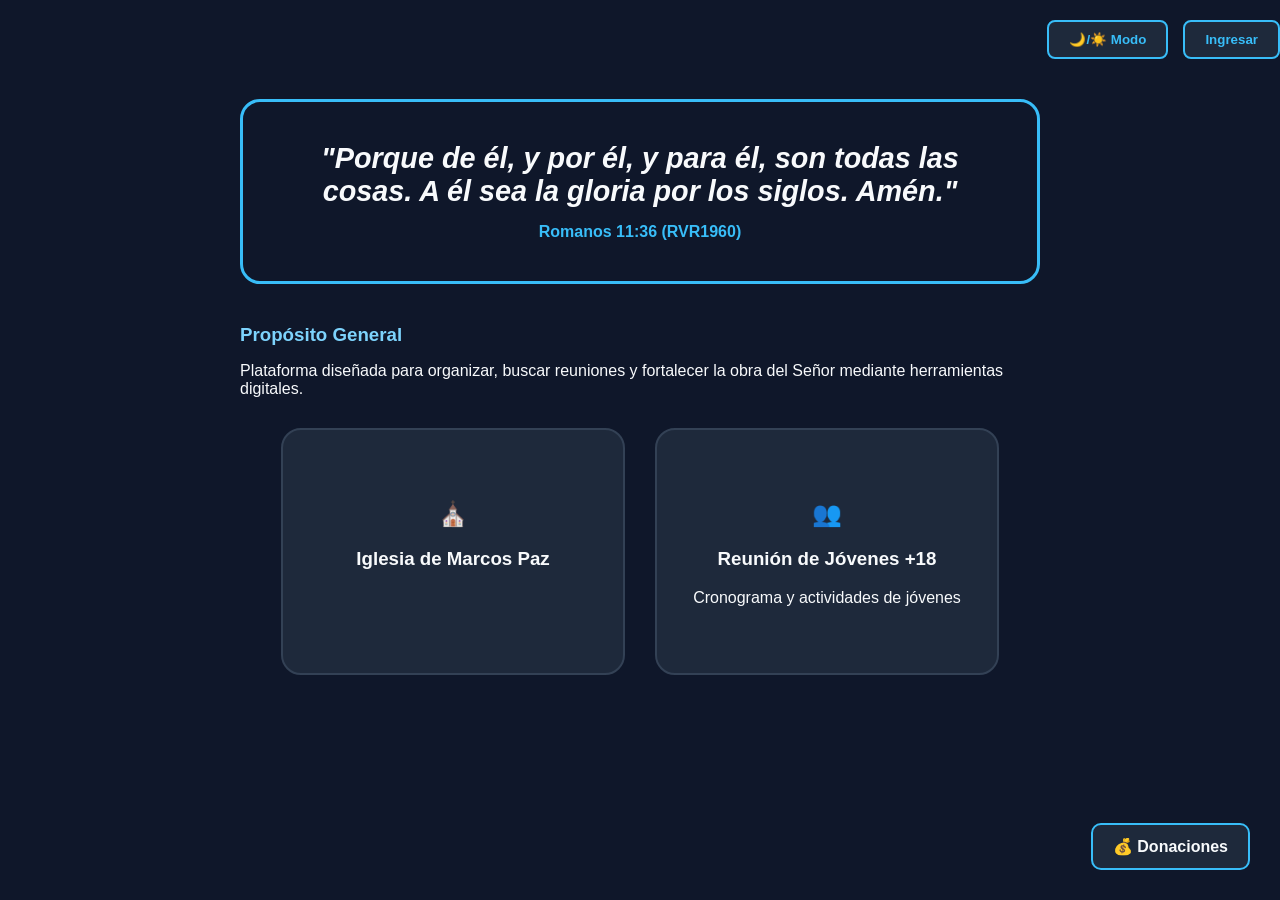
==== index.html @ 0563d547 "Update index.html" ====
<!DOCTYPE html>
<html lang="es">
<head>
                                 <!-- ================= HEAD ================= -->

    <meta charset="UTF-8">
    <meta name="viewport" content="width=device-width, initial-scale=1.0">
    <title>Proyecto Waga - Home</title>
    <link rel="stylesheet" href="style.css">
</head>

<body>

                                <!-- ================= NAVBAR ================= -->

    <header class="navbar">
    <div class="nav-container">
        <div class="nav-left">
            <button id="btn-volver" class="btn-nav" onclick="navegarA('home')" style="display: none;">⬅ Volver</button>
        </div>

        <div class="nav-right">
            <button class="btn-nav" onclick="cambiarTema()">🌙/☀️ Modo</button>
            <button id="btn-login-principal" class="btn-nav" onclick="abrirLogin()">Ingresar</button>
        </div>
    </div>
</header>

                                <!-- ================= MAIN ================= -->

    <main class="main-container">

                                        <!-- ========= HOME ========= -->
        <section id="seccion-home">

            <!-- Versículo -->
            <div class="versiculo-frame">
                <h2 class="versiculo-texto">
                    "Porque de él, y por él, y para él, son todas las cosas. A él sea la gloria por los siglos. Amén."
                </h2>
                <span class="versiculo-pasaje">Romanos 11:36 (RVR1960)</span>
            </div>

            <!-- Propósito -->
            <div class="bloque-centrado">
                <h3 class="titulo-proposito">Propósito General</h3>
                <p>Plataforma diseñada para organizar, buscar reuniones y fortalecer la obra del Señor mediante herramientas digitales.</p>
            </div>

            <!-- Accesos -->
            <div class="grid-accesos">
                <div class="card-acceso" onclick="navegarA('iglesia')">
                    <h1>⛪</h1>
                    <h3>Iglesia de Marcos Paz</h3>
                </div>

                <div class="card-acceso" onclick="navegarA('jovenes')">
                    <h1>👥</h1>
                    <h3>Reunión de Jóvenes +18</h3> <p>Cronograma y actividades de jóvenes</p>
                </div>
            </div>

        </section>

                                             <!-- ========= Reunion de Jovenes +18 ========= -->

                                              
        <section id="seccion-jovenes" style="display: none; width: 100%; padding: 20px; flex-direction: column; align-items: center;">
    
    <div class="header-seccion" style="display: flex; flex-direction: column; align-items: center; text-align: center; margin-bottom: 40px; width: 100%;">
    
    <h2 class="texto-verde-manzana" style="font-size: 2.5rem; margin-bottom: 20px;">
        Reunión de Jóvenes +18
    </h2>

</div> <div style="background: var(--card); padding: 30px; border-radius: 15px; border: 2px solid var(--accent); max-width: 800px; width: 90%; margin: 0 auto 40px auto; text-align: center; box-shadow: 0 4px 15px rgba(0,0,0,0.3);">
        
        <h3 style="color: #ffffff; margin-bottom: 15px; font-size: 1.8rem; text-transform: uppercase; letter-spacing: 1px; font-weight: bold; margin-top: 0;">
            ¡Bienvenidos!
        </h3>

        <p style="font-size: 1.1rem; line-height: 1.6; margin: 0; color: #e0e0e0;">
            Esta página fue diseñada para encontrar reuniones de jóvenes mayores y solteros cerca de tu zona. 
            Si tenés un fin de semana libre, acá podés encontrar un lugar donde ir. 
            Recomendamos iglesias con <strong>buena doctrina</strong> para edificación de todos.
        </p>
    </div>
</div>

<div class="contenedor-zonas" style="width: 90%; max-width: 850px; background: rgba(0,0,0,0.2); padding: 40px; border-radius: 15px; margin: 0 auto;">
    
    <h3 style="text-align: center; color: var(--accent); margin-bottom: 30px; text-transform: uppercase; letter-spacing: 2px; font-size: 1.4rem;">
        Busca por tu zona
    </h3>
    
    <div style="display: grid; grid-template-columns: 1fr 1fr; gap: 20px;">
        <button class="btn-zona" onclick="seleccionarZona('Oeste')" style="padding: 25px; font-size: 1.1rem; font-weight: bold; cursor: pointer; background: var(--card); color: white; border: 2px solid var(--accent); border-radius: 12px; transition: 0.3s;">ZONA OESTE</button>
        <button class="btn-zona" onclick="seleccionarZona('Norte')" style="padding: 25px; font-size: 1.1rem; font-weight: bold; cursor: pointer; background: var(--card); color: white; border: 2px solid var(--accent); border-radius: 12px; transition: 0.3s;">ZONA NORTE</button>
        <button class="btn-zona" onclick="seleccionarZona('Sur')" style="padding: 25px; font-size: 1.1rem; font-weight: bold; cursor: pointer; background: var(--card); color: white; border: 2px solid var(--accent); border-radius: 12px; transition: 0.3s;">ZONA SUR</button>
        <button class="btn-zona" onclick="seleccionarZona('Este')" style="padding: 25px; font-size: 1.1rem; font-weight: bold; cursor: pointer; background: var(--card); color: white; border: 2px solid var(--accent); border-radius: 12px; transition: 0.3s;">ZONA ESTE</button>
    </div>
</div>

</section>






                                                     <!-- ========= IGLESIA ========= -->
                                                      
        <section id="seccion-iglesia" style="display: none;">
            


            <header class="header-seccion" style="margin-bottom: 30px; display: flex; flex-direction: column; align-items: center; gap: 10px; text-align: center;">
    <h1 class="texto-verde-manzana" style="font-size: 2.8rem; margin: 0; line-height: 1.2;">
        IGLESIA DE MARCOS PAZ
    </h1>
    
    <p style="color: #cbd5e1; font-style: italic; font-size: 1.2rem; margin: 0; opacity: 0.9;">
        "De modo que si alguno está en Cristo, nueva criatura es; las cosas viejas pasaron; he aquí todas son hechas nuevas.
2 Corintios 5:17
"
    </p>
    
    <div style="width: 60px; height: 3px; background: #8ce605; margin-top: 5px; border-radius: 2px;"></div>
            </header>

    <div style="max-width: 800px; margin: 0 auto 30px auto; text-align: center; background: rgba(140, 230, 5, 0.05); padding: 25px; border-radius: 20px; border: 1px dashed #8ce605;">
        <h2 style="color: #8ce605; font-size: 1.5rem; margin-top: 0;">¡Te damos la bienvenida!</h2>
        <p style="color: #e2e8f0; line-height: 1.6; font-size: 1rem;">
            En esta página queremos mantenerte conectado con todo lo que sucede en nuestra comunidad. 
            Aquí podrás consultar nuestras <strong>reuniones fijas</strong>, explorar el <strong>calendario de eventos</strong> del mes, 
            seguirnos en nuestras <strong>redes sociales</strong> y encontrar nuestra <strong>ubicación</strong> exacta.
        </p>
        <p style="color: #94a3b8; font-size: 0.9rem; margin-bottom: 0;">
            Si tenés alguna consulta, no dudes en escribirnos a través de nuestras redes sociales. ¡Nos encantaría recibirte!
        </p>
    </div>

            


            <div class="grid-accesos" style="display: grid; grid-template-columns: 1fr 1fr; gap: 20px; margin-bottom: 20px;">
    
    <div class="card-acceso" style="background: rgba(140, 230, 5, 0.03); border: 1px solid rgba(140, 230, 5, 0.4); padding: 25px; border-radius: 20px; text-align: left; box-shadow: 0 4px 15px rgba(0,0,0,0.2);">
    <h3 style="color: #8ce605; font-size: 1.4rem; margin-top: 0; border-bottom: 1px solid rgba(140, 230, 5, 0.2); padding-bottom: 10px; margin-bottom: 15px;">
        📅 Reuniones fijas
    </h3>
    <ul class="lista-reuniones" style="line-height: 2; list-style: none; padding: 0; margin-bottom: 25px;">
        <li><strong style="color:#ff4444">● Cena del Señor:</strong> 1° y 3° Dom.</li>
        <li><strong style="color:#38bdf8">● R. General:</strong> Dom. 11:30hs</li>
        <li><strong style="color:#fbbf24">● Oración:</strong> Viernes 21:30hs</li>
        <li><strong style="color:#8ce605">● Club Bíblico:</strong> Sábados 14hs</li>
    </ul>

    <div id="cuadro-proximos" style="background: rgba(251, 191, 36, 0.1); border: 1px dashed #fbbf24; padding: 15px; border-radius: 12px;">
        <h4 style="color: #fbbf24; margin: 0 0 5px 0; font-size: 1rem; text-transform: uppercase;">🔥 Próximos Eventos</h4>
        <p style="color: #ffffff; margin: 0; font-size: 0.95rem;">
            <strong>Este Sábado 10hs:</strong> Reunión Femenina
        </p>
    </div>
</div>

    
                                         <!-- ========= CALENDARIO DE IGLESIA ========= -->
    
    
<div class="card-acceso" style="background: rgba(140, 230, 5, 0.03); border: 1px solid rgba(140, 230, 5, 0.4); padding: 20px; border-radius: 20px; box-shadow: 0 4px 15px rgba(0,0,0,0.2); text-align: center;">
    
    <div style="display: flex; justify-content: space-between; align-items: center; margin-bottom: 15px;">
        <button onclick="cambiarMes(-1)" style="background: none; border: 1px solid #8ce605; color: #8ce605; border-radius: 5px; cursor: pointer; padding: 5px 10px; font-size: 0.8rem;">◀ Ant.</button>
        <h3 id="mes-actual" style="color: #8ce605; margin: 0; font-size: 1.4rem;">Abril 2026</h3>
        <button onclick="cambiarMes(1)" style="background: none; border: 1px solid #8ce605; color: #8ce605; border-radius: 5px; cursor: pointer; padding: 5px 10px; font-size: 0.8rem;">Sig. ▶</button>
    </div>

    <div style="display: grid; grid-template-columns: repeat(7, 1fr); gap: 5px; margin-bottom: 10px; color: #38bdf8; font-weight: bold; font-size: 0.8rem;">
        <div>D</div><div>L</div><div>M</div><div>M</div><div>J</div><div>V</div><div>S</div>
    </div>

    <div id="calendario-mensual-grid" style="display: grid; grid-template-columns: repeat(7, 1fr); gap: 5px; margin: 15px 0;">
        </div>

    <div id="info-evento" style="font-size: 0.85rem; background: rgba(0,0,0,0.4); border-radius: 10px; padding: 12px; min-height: 40px; border-left: 4px solid #8ce605; color: #e0e0e0;">
        Selecciona un día para ver detalles.
    </div>
</div> </div> 


                                    <!-- ========= REDES SOCIALES DE IGLESIA ========= -->


<div style="display: grid; grid-template-columns: 1fr 1fr; gap: 20px; margin: 30px 0; width: 100%;">
    
    <div class="redes-seccion-iglesia" style="display: flex; flex-direction: column; justify-content: center; background: rgba(140, 230, 5, 0.03); border: 1px solid rgba(140, 230, 5, 0.4); padding: 30px 20px; border-radius: 20px; text-align: center; box-shadow: 0 4px 15px rgba(0,0,0,0.1);">
        <h4 style="color: #8ce605; margin: 0 0 15px 0; text-transform: uppercase; font-size: 1.1rem;">Nuestras Redes</h4>
        <div style="display: flex; justify-content: center; gap: 20px;">
            <a href="https://www.instagram.com/ice.marcos.paz/" target="_blank"><img src="assets/img/Logo de Instagram COMPLETO.png" alt="Instagram" style="width: 45px;"></a>
            <a href="https://www.tiktok.com/@icemarcospaz" target="_blank"><img src="assets/img/Logo de Tik Tok COMPLETO.png" alt="TikTok" style="width: 45px;"></a>
            <a href="https://www.youtube.com/@ICEMarcosPaz" target="_blank"><img src="assets/img/Logo de Youtube COMPLETO.png" alt="YouTube" style="width: 45px;"></a>
        </div>
    </div>

    <div class="redes-club-biblico" style="display: flex; flex-direction: column; justify-content: center; background: rgba(140, 230, 5, 0.03); border: 1px solid rgba(140, 230, 5, 0.4); padding: 30px 20px; border-radius: 20px; text-align: center; box-shadow: 0 4px 15px rgba(0,0,0,0.1);">
        <h4 style="color: #8ce605; margin: 0 0 15px 0; text-transform: uppercase; font-size: 1.1rem;">Redes Club Bíblico</h4>
        <div style="display: flex; justify-content: center; gap: 20px;">
            <a href="https://www.instagram.com/cb_marcospaz/" target="_blank"><img src="assets/img/Logo de Instagram COMPLETO.png" alt="Instagram" style="width: 45px;"></a>
            <a href="https://www.tiktok.com/@clubbiblicomarcospaz?is_from_webapp=1&sender_device=pc" target="_blank"><img src="assets/img/Logo de Tik Tok COMPLETO.png" alt="TikTok" style="width: 45px;"></a>
        </div>
    </div>
</div>

                                 <!-- ========= DIRECION DE IGLESIA ========= -->

<section style="width: 100%; margin-bottom: 40px; text-align: center;">
    <h3 style="color: #8ce605; text-transform: uppercase; margin-bottom: 15px;">📍 Ubicación</h3>
    <div style="width: 100%; height: 350px; border-radius: 20px; overflow: hidden; border: 2px solid rgba(140, 230, 5, 0.3);">
        <iframe src="https://www.google.com/maps/embed?pb=!1m18!1m12!1m3!1d3276.7771598206295!2d-58.83081800000001!3d-34.78638479999999!2m3!1f0!2f0!3f0!3m2!1i1024!2i768!4f13.1!3m3!1m2!1s0x95bcef2aa31f35d9%3A0x5ef3192789cfe884!2sIglesia%20Cristiana%20Evangelica%20de%20Marcos%20paz!5e0!3m2!1ses!2sar!4v1776518990926!5m2!1ses!2sar" width="100%" height="100%" style="border:0;" allowfullscreen="" loading="lazy"></iframe>
    </div>
</section>

                                 <!-- ========= MINISTERIO DE ALABANZA Y MULTIMEDIA DE IGLESIA ========= -->

<section class="bloque-ministerio">
    <div id="vista-previa-ministerio" style="background: rgba(251, 191, 36, 0.05); border: 1px solid #fbbf24; padding: 30px; border-radius: 20px; text-align: center;">
        <h3 style="color: #fbbf24; margin-top: 0;">MINISTERIO ALABANZA Y MULTIMEDIA</h3>
        <p style="color: #cbd5e1;">Zona exclusiva para miembros del ministerio</p>
        <button onclick="abrirLogin()" style="background: none; border: 1px solid #fbbf24; color: #fbbf24; padding: 10px 25px; border-radius: 8px; cursor: pointer; font-weight: bold;">Ingresar al Módulo</button>
    </div>
</section>



</section>

<!-- ============== ✅ ¿Qué arreglamos?
1.  **Encapsulamiento:** Metimos el bloque de "Abril 2026" dentro de `<section id="seccion-iglesia">`. Así, cuando estás en el Home, como esa sección tiene `display: none`, el calendario también desaparece.
2.  **Jerarquía:** Eliminé los 4 o 5 `</section>` que tenías al final. Tenías más etiquetas de cierre que de apertura, lo que hacía que el diseño "se saliera" de su lugar.
3.  **Orden:** Ahora el flujo es: Termina el Home -> Empieza/Termina Jóvenes -> Empieza/Termina Iglesia.

**Probá con este cambio.** El Home debería quedarte limpio solo con las dos tarjetas principales y el calendario solo aparecerá cuando entres a "Iglesia de Marcos Paz". ¿Cómo lo ves ahora?
======== -->

        </section>
    

            <!-- Footer -->

            <!-- <footer class="footer">
                <h4 class="titulo-proposito">Nuestras Redes</h4>

                <div class="redes-container">
                    <a href="https://www.instagram.com/ice.marcos.paz/" target="_blank">
                        <img src="assets/img/Logo de Instagram COMPLETO.png" alt="Instagram" class="icono-red-img">
                    </a>
                    <a href="https://www.tiktok.com/@icemarcospaz" target="_blank">
                        <img src="assets/img/Logo de Tik Tok COMPLETO.png" alt="TikTok" class="icono-red-img">
                    </a>
                    <a href="https://www.youtube.com/@ICEMarcosPaz" target="_blank">
                        <img src="assets/img/Logo de Youtube COMPLETO.png" alt="YouTube" class="icono-red-img">
                    </a>
                </div>

                <p>
                    Club Bíblico (CB):
                    <a href="https://www.instagram.com/cb_marcospaz/" target="_blank">IG</a> |
                    <a href="https://www.tiktok.com/@clubbiblicomarcospaz" target="_blank">TK</a>
                </p>
            </footer> -->



            
        </section>

                     <!-- ========= PLANTILLA DE ZONA - REUNION DE JOVENES +18  ========= -->

<section id="seccion-zona-detalle" style="display: none; width: 100%; padding: 20px; flex-direction: column; align-items: center;">
    
    <header style="text-align: center; margin-bottom: 30px;">
        <h2 id="titulo-zona-actual" class="texto-verde-manzana" style="font-size: 2.5rem; text-transform: uppercase;"></h2>
    </header>

    <div class="card-acceso" style="background: rgba(140, 230, 5, 0.03); border: 1px solid rgba(140, 230, 5, 0.4); padding: 25px; border-radius: 20px; box-shadow: 0 4px 15px rgba(0,0,0,0.2); text-align: center; width: 90%; max-width: 850px; margin-bottom: 30px;">
        
        <div style="display: flex; justify-content: space-between; align-items: center; margin-bottom: 15px;">
            <button onclick="cambiarMesZona(-1)" style="background: none; border: 1px solid #8ce605; color: #8ce605; border-radius: 5px; cursor: pointer; padding: 8px 15px;">◀ Ant.</button>
            <h3 id="mes-actual-zona" style="color: #8ce605; margin: 0; font-size: 1.6rem;">Abril 2026</h3>
            <button onclick="cambiarMesZona(1)" style="background: none; border: 1px solid #8ce605; color: #8ce605; border-radius: 5px; cursor: pointer; padding: 8px 15px;">Sig. ▶</button>
        </div>

        <div style="display: grid; grid-template-columns: repeat(7, 1fr); gap: 5px; margin-bottom: 10px; color: #38bdf8; font-weight: bold; font-size: 1rem;">
            <div>D</div><div>L</div><div>M</div><div>M</div><div>J</div><div>V</div><div>S</div>
        </div>

        <div id="calendario-zona-grid" style="display: grid; grid-template-columns: repeat(7, 1fr); gap: 8px; margin: 15px 0;">
            </div>

        <div id="info-evento-zona" style="font-size: 0.95rem; background: rgba(0,0,0,0.4); border-radius: 10px; padding: 15px; min-height: 50px; border-left: 4px solid #8ce605; color: #e0e0e0; text-align: left;">
            Selecciona un día para ver qué iglesia tiene reunión.
        </div>
    </div>

    <div style="width: 90%; max-width: 850px;">
        <h3 style="color: var(--accent); text-align: left; margin-bottom: 20px; text-transform: uppercase;">Iglesias en esta zona:</h3>
        <div id="lista-iglesias-zona" style="display: flex; flex-direction: column; align-items: center; width: 100%;">
        </div>
    </div>
</section>



    </main>

    <!-- ================= MODAL LOGIN ================= -->

    <div id="modal-login" class="modal-overlay" style="display: none;">
    <div class="modal-content">
        <span class="close-btn" onclick="cerrarLogin()">×</span>
        <h2 class="titulo-proposito" style="margin-bottom: 25px; font-size: 1.8rem;">Acceso</h2>


        <div class="input-group">
            <label for="login-dni">DNI</label>
            <input type="text" id="login-dni" placeholder="Tu número de documento">
        </div>


        <div class="input-group" style="margin-top: 15px;">
            <label for="login-pass">Contraseña</label>
            <input type="password" id="login-pass" placeholder="••••••••">
        </div>


        <button class="btn-acceder" onclick="validarAcceso()" style="margin-top: 25px;">
            Entrar
        </button>


        <p id="login-error" class="error" style="display: none; color: #ff4444; margin-top: 15px; font-weight: bold;">
            ⚠️ Error de datos
        </p>
    </div>


</div>

                                    <!-- ================= BOTÓN DONACIÓN ================= -->
                                     
    <div id="btn-donaciones" class="donacion-fija" onclick="alert('Alias: Cler0.mp')" >
        💰 Donaciones
    </div>

    
                                        <!-- ================= SCRIPTS ================= -->
    <script src="assets/js/script.js"></script>

    <div id="pagina-panel-control" style="display: none; position: fixed; top: 0; left: 0; width: 100%; height: 100%; background: #0f172a; z-index: 99999; overflow-y: auto; padding: 20px; font-family: sans-serif;">
        
        <div style="max-width: 1100px; margin: 0 auto; color: white;">
            
 <header style="border-bottom: 2px solid #fbbf24; padding-bottom: 10px; margin-bottom: 10px;">
    <div style="display: flex; justify-content: space-between; align-items: center; margin-bottom: 20px;">
        <button onclick="abrirModalRegistro()" style="background: #22c55e; color: white; border: none; padding: 12px 15px; border-radius: 8px; cursor: pointer; font-weight: bold;">
            👤 Registrar Nuevo Miembro
        </button>

        <button onclick="logout()" style="background: #ef4444; color: white; border: none; padding: 10px 15px; border-radius: 8px; cursor: pointer; font-weight: bold;">
            Cerrar Sesión
        </button>
    </div>

    <div style="text-align: center;">
        <h1 style="color: #fbbf24; margin: 0; font-size: 2rem; text-transform: uppercase;">Alabanza y Multimedia</h1>
    </div>
</header>

<div style="display: flex; justify-content: flex-end; margin-bottom: 20px;">
    <button onclick="abrirModalDomingo()" style="background: #38bdf8; color: white; border: none; padding: 12px 20px; border-radius: 8px; cursor: pointer; font-weight: bold; transition: 0.3s; box-shadow: 0 4px 6px rgba(0,0,0,0.3);">
        📅 Cargar Datos
    </button>
</div>


 


            



<!-- ================= CUADRO PRINCIPAL ================= -->



<div id="modal-miembro" style="display: none; position: fixed; top: 0; left: 0; width: 100%; height: 100%; background: rgba(0,0,0,0.8); z-index: 100000; align-items: center; justify-content: center;">
    <div style="background: #1e293b; padding: 30px; border-radius: 15px; width: 400px; color: white; border: 1px solid #fbbf24;">
        <h2 id="modal-titulo" style="color: #fbbf24; margin-top: 0;">Editar Miembro</h2>
        
        <label>Nombre Completo:</label><br>
        <input type="text" id="edit-nombre" style="width: 100%; padding: 8px; margin: 10px 0; border-radius: 5px; border: none;"><br>
        
        <label>DNI:</label><br>
        <input type="text" id="edit-dni" style="width: 100%; padding: 8px; margin: 10px 0; border-radius: 5px; border: none;"><br>

        <div id="campos-asistencia">
            <label>Asistencia %:</label>
            <input type="number" id="edit-asistencia" style="width: 100%; padding: 8px; margin: 10px 0; border-radius: 5px; border: none;">
            
            <label>Social ($):</label>
            <input type="number" id="edit-social" style="width: 100%; padding: 8px; margin: 10px 0; border-radius: 5px; border: none;">
            
            <label>Fondo ($):</label>
            <input type="number" id="edit-fondo" style="width: 100%; padding: 8px; margin: 10px 0; border-radius: 5px; border: none;">
        </div>

        <div style="display: flex; gap: 10px; margin-top: 20px;">
            <button onclick="guardarMiembro()" style="flex: 1; background: #22c55e; color: white; border: none; padding: 10px; border-radius: 8px; cursor: pointer; font-weight: bold;">Guardar</button>
            <button onclick="cerrarModal()" style="flex: 1; background: #ef4444; color: white; border: none; padding: 10px; border-radius: 8px; cursor: pointer; font-weight: bold;">Cancelar</button>
        </div>
    </div>
</div>

<div style="background: #1e293b; border-radius: 12px; padding: 20px; overflow-x: auto;">
                <table style="width: 100%; border-collapse: collapse; color: white;">
    <thead>
        <tr style="color: #fbbf24; border-bottom: 2px solid #334155;">
            <th style="padding: 12px; text-align: left;">MIEMBRO</th>
            <th style="padding: 12px;">ASISTENCIA %</th>
            <th style="padding: 12px;">LECTURA</th>
            <th style="padding: 12px;">SOCIAL</th>
            <th style="padding: 12px;">FONDO</th>
            <th style="padding: 12px;">ACCIÓN</th>
        </tr>
    </thead>
    <tbody id="lista-asistencia-anual">
        </tbody>
</table>
            </div>



            <!-- ================= CUADROS TOTLA SOCUAL Y TOTAL FONDO ================= -->

<div style="display: flex; gap: 20px; margin-top: 25px; margin-bottom: 30px;">
    <div style="background: #1e293b; padding: 20px; border-radius: 12px; flex: 1; border-left: 5px solid #22c55e;">
        <small style="color: #94a3b8;">TOTAL SOCIAL RECAUDADO</small>
        <div id="txt-total-social" style="font-size: 2rem; font-weight: bold;">$ 0</div>
    </div>
    <div style="background: #1e293b; padding: 20px; border-radius: 12px; flex: 1; border-left: 5px solid #38bdf8;">
        <small style="color: #94a3b8;">TOTAL FONDO RECAUDADO</small>
        <div id="txt-total-fondo" style="font-size: 2rem; font-weight: bold;">$ 0</div>
    </div>
</div>

                    <!-- ================= CALENDARIOS ================= -->

<div style="margin-top: 40px; background: #1e293b; color: white; padding: 30px; border-radius: 20px; border: 1px solid #334155;">
    <div style="display: flex; justify-content: space-between; align-items: center; margin-bottom: 25px;">
        <button onclick="cambiarMesAlabanza(-1)" style="background: none; border: 1px solid #fbbf24; color: #fbbf24; padding: 5px 15px; border-radius: 5px; cursor: pointer;">◀ Ant.</button>
        <h3 id="mes-titulo-alabanza" style="margin: 0; font-size: 1.8rem; color: #fbbf24; font-family: sans-serif;">Abril 2026</h3>
        <button onclick="cambiarMesAlabanza(1)" style="background: none; border: 1px solid #fbbf24; color: #fbbf24; padding: 5px 15px; border-radius: 5px; cursor: pointer;">Sig. ▶</button>
    </div>

    <div style="display: grid; grid-template-columns: repeat(7, 1fr); gap: 10px; text-align: center; font-weight: bold; color: #38bdf8; font-size: 1.2rem; margin-bottom: 10px; font-family: sans-serif;">
        <div>D</div><div>L</div><div>M</div><div>M</div><div>J</div><div>V</div><div>S</div>
    </div>
    
    <div id="grid-alabanza-visual" style="display: grid; grid-template-columns: repeat(7, 1fr); gap: 10px; margin-bottom: 25px; font-family: sans-serif;">
        </div>
    
    <div id="info-alabanza-visual" style="font-size: 1.1rem; background: rgba(0,0,0,0.3); border-radius: 12px; padding: 20px; min-height: 60px; border-left: 6px solid #fbbf24; color: white; font-family: sans-serif;">
        Selecciona un día para ver detalles.
    </div>
</div>

        </div>
    </div>


                <!-- ================= Modal de Edición ===================== -->

    <div id="modal-edicion" style="display: none; position: fixed; top: 0; left: 0; width: 100%; height: 100%; background: rgba(0,0,0,0.8); z-index: 9999; align-items: center; justify-content: center;">
    <div style="background: #1e293b; padding: 25px; border-radius: 15px; width: 90%; max-width: 450px; border: 1px solid #fbbf24; color: white; box-shadow: 0 0 20px rgba(0,0,0,0.5);">
        <h3 id="titulo-modal" style="color: #fbbf24; margin-top: 0; text-align: center;">Editar Miembro</h3>
        
        <div style="display: flex; flex-direction: column; gap: 10px;">
            <label>Nombre:</label>
            <input type="text" id="edit-nombre" style="padding: 10px; border-radius: 5px; border: none;">
            
            <label>DNI:</label>
            <input type="text" id="edit-dni" style="padding: 10px; border-radius: 5px; border: none;">
            
            <label>Rol:</label>
            <select id="edit-rol" style="padding: 10px; border-radius: 5px; border: none;">
                <option value="miembro">Miembro</option>
                <option value="colaborador">Colaborador</option>
                <option value="admin">Administrador</option>
            </select>

            <div style="display: grid; grid-template-columns: 1fr 1fr; gap: 10px; margin-top: 10px;">
                <div>
                    <label>Asistencia %:</label>
                    <input type="number" id="edit-asistencia" style="width: 100%; padding: 10px; border-radius: 5px; border: none;">
                </div>
                <div>
                    <label>Lectura:</label>
                    <select id="edit-lectura" style="width: 100%; padding: 10px; border-radius: 5px; border: none;">
                        <option value="Sí">Sí</option>
                        <option value="No">No</option>
                    </select>
                </div>
            </div>

            <div style="display: grid; grid-template-columns: 1fr 1fr; gap: 10px;">
                <div>
                    <label>Social $:</label>
                    <input type="number" id="edit-social" style="width: 100%; padding: 10px; border-radius: 5px; border: none;">
                </div>
                <div>
                    <label>Fondo $:</label>
                    <input type="number" id="edit-fondo" style="width: 100%; padding: 10px; border-radius: 5px; border: none;">
                </div>
            </div>
        </div>

        <div style="margin-top: 25px; display: flex; gap: 10px;">
            <button onclick="guardarCambios()" style="flex: 1; background: #22c55e; color: white; border: none; padding: 12px; border-radius: 8px; font-weight: bold; cursor: pointer;">Guardar</button>
            <button onclick="cerrarModal()" style="flex: 1; background: #ef4444; color: white; border: none; padding: 12px; border-radius: 8px; font-weight: bold; cursor: pointer;">Cancelar</button>
        </div>
    </div>
</div>



                    <!-- ================= NAVEGACION ESTO REUNION DE JOVENES +18 ================= -->

<script>
// Base de datos de las Iglesias por Zona
const datosZonas = {
    "Oeste": {
        iglesias: [
            {
                id: 1,
                nombre: "Iglesia de Marcos Paz",
                direccion: "Calle Ejemplo 123, Marcos Paz",
                color: "#8ce605", // Verde
                reuniones: [{ dia: 12, tipo: "Jóvenes", hora: "19:00" }, { dia: 26, tipo: "Jóvenes", hora: "19:00" }]
            },
            {
                id: 2,
                nombre: "Iglesia de Morón",
                direccion: "Av. Rivadavia 18000, Morón",
                color: "#38bdf8", // Celeste
                reuniones: [{ dia: 5, tipo: "Mayores", hora: "20:00" }]
            }
        ]
    }
};


function navegarA(seccionId) {
    // 1. Lista de todas las secciones principales
    const secciones = ['seccion-home', 'seccion-jovenes', 'seccion-iglesia', 'seccion-zona-detalle'];
    
    // 2. Ocultar todas
    secciones.forEach(id => {
        const el = document.getElementById(id);
        if(el) el.style.display = 'none';
    });

    // 3. Mostrar la seleccionada
    const activa = document.getElementById('seccion-' + seccionId) || document.getElementById(seccionId);
    if(activa) {
        activa.style.display = (seccionId === 'home') ? 'block' : 'flex';
        if(activa.style.display === 'flex') activa.style.flexDirection = 'column';
    }

    // 4. Lógica del botón Volver
    const btnVolver = document.getElementById('btn-volver');
    if (seccionId === 'home') {
        btnVolver.style.display = 'none';
    } else {
        btnVolver.style.display = 'block';
        // Si volvemos de una zona, vamos a jóvenes, sino al home
        btnVolver.onclick = () => navegarA(seccionId === 'zona-detalle' ? 'jovenes' : 'home');
    }
    document.getElementById("btn-donaciones").style.display = (seccionId === 'iglesia')? "none" : "flex";
    window.scrollTo(0, 0);
}

function seleccionarZona(nombreZona) {
    navegarA('zona-detalle');
    document.getElementById('titulo-zona-actual').innerText = "ZONA " + nombreZona.toUpperCase();
    
    // 1. Generar el Calendario Real
    generarCalendarioZona(nombreZona);

    // 2. Cargar Lista de Iglesias
    const lista = document.getElementById('lista-iglesias-zona');
    lista.innerHTML = ""; 

    if(datosZonas[nombreZona]) {
        datosZonas[nombreZona].iglesias.forEach(iglesia => {
            lista.innerHTML += `
                <div id="card-iglesia-${iglesia.id}" class="card-acceso" style="border-left: 6px solid ${iglesia.color}; text-align: left; padding: 20px; width: 100%; max-width: 800px; margin-bottom: 15px; cursor: pointer;">
                    <h3 style="margin: 0; color: white;">${iglesia.nombre}</h3>
                    <p style="margin: 5px 0 0; color: #ccc;">📍 ${iglesia.direccion}</p>
                </div>
            `;
        });
    }
}

function generarCalendarioZona(nombreZona) {
    const contenedor = document.getElementById('calendario-zona-grid');
    contenedor.innerHTML = ""; // Limpiar
    
    const fechaActual = new Date();
    const mes = fechaActual.getMonth();
    const año = fechaActual.getFullYear();
    const hoy = fechaActual.getDate();

    // Obtener días del mes
    const diasEnMes = new Date(año, mes + 1, 0).getDate();
    
    for (let i = 1; i <= diasEnMes; i++) {
        const diaBtn = document.createElement('div');
        diaBtn.innerText = i;
        diaBtn.style.padding = "15px 5px";
        diaBtn.style.borderRadius = "8px";
        diaBtn.style.textAlign = "center";
        diaBtn.style.fontSize = "0.9rem";
        diaBtn.style.cursor = "default";
        diaBtn.style.background = "rgba(255,255,255,0.05)";
        diaBtn.style.position = "relative";

        // 1. Resaltar Día Actual
        if (i === hoy) {
            diaBtn.style.border = "2px solid var(--accent)";
            diaBtn.style.fontWeight = "bold";
        }

        // 2. Buscar si hay reuniones este día en la zona
        if(datosZonas[nombreZona]) {
            datosZonas[nombreZona].iglesias.forEach(iglesia => {
                const reunion = iglesia.reuniones.find(r => r.dia === i);
                if(reunion) {
                    diaBtn.style.background = iglesia.color;
                    diaBtn.style.color = "black";
                    diaBtn.style.fontWeight = "bold";
                    diaBtn.style.cursor = "pointer";
                    diaBtn.title = `${iglesia.nombre}: ${reunion.tipo} (${reunion.hora})`;
                    
                    // Al tocar la reunión, hace scroll a la iglesia y le pone un efecto
                    diaBtn.onclick = () => {
                        const card = document.getElementById(`card-iglesia-${iglesia.id}`);
                        card.scrollIntoView({ behavior: 'smooth' });
                        card.style.transform = "scale(1.02)";
                        setTimeout(() => card.style.transform = "scale(1)", 500);
                    };
                }
            });
        }
        
        contenedor.appendChild(diaBtn);
    }
}
</script>


</body>
</html>
---- style.css ----
/* =========================================================
   VARIABLES GLOBALES (COLORES Y TEMA)
========================================================= */
:root {
    --bg: #0f172a;
    --card: #1e293b;
    --text: #f8fafc;
    --accent: #38bdf8;
    --accent-light: #7dd3fc;
    --border: #334155;
    --gold: #fbbf24; /* agregado porque lo usabas */
}

.light-mode {
    --bg: #f1f5f9;
    --card: #ffffff;
    --text: #0f172a;
    --border: #cbd5e1;
}

/* =========================================================
   BASE GENERAL
========================================================= */
body {
    background-color: var(--bg);
    color: var(--text);
    font-family: 'Segoe UI', sans-serif;
    margin: 0;
    display: flex;
    flex-direction: column;
    align-items: center;
    min-height: 100vh;
    transition: all 0.3s ease;
}

/* =========================================================
   NAVBAR (BARRA SUPERIOR)
========================================================= */
.navbar {
    width: 100%;
    display: flex;
    justify-content: flex-end;
    padding: 20px 0;
}

.nav-container {
    width: 95%;
    display: flex;
    justify-content: space-between; /* clave */
    align-items: center;
}

.nav-left {
    display: flex;
}

.nav-right {
    display: flex;
    gap: 15px;
}

.btn-nav {
    background: var(--card);
    border: 2px solid var(--accent);
    color: var(--accent);
    padding: 10px 20px;
    border-radius: 8px;
    cursor: pointer;
    font-weight: bold;
}

/* =========================================================
   CONTENEDOR PRINCIPAL
========================================================= */
.main-container {
    width: 90%;
    max-width: 800px;
    display: flex;
    flex-direction: column;
    align-items: center;
    padding: 20px 0;
}

/* =========================================================
   VERSÍCULO
========================================================= */
.versiculo-frame {
    width: 100%;
    border: 3px solid var(--accent);
    padding: 40px;
    border-radius: 20px;
    text-align: center;
    margin-bottom: 40px;
    box-sizing: border-box;
}

.versiculo-texto {
    font-style: italic;
    font-size: 1.8rem;
    margin: 0;
}

.versiculo-pasaje {
    margin-top: 15px;
    font-weight: bold;
    color: var(--accent);
    display: block;
}

/* =========================================================
   TÍTULOS
========================================================= */
.titulo-proposito {
    color: var(--accent-light);
    margin-bottom: 10px;
}

.texto-verde-manzana {
    color: #8ce605 !important;
    font-weight: 800;
    text-transform: uppercase;
    letter-spacing: 2px;
    text-shadow: 2px 2px 0px #000, 
                 4px 4px 0px rgba(0,0,0,0.2);
}

/* =========================================================
   CARDS / ACCESOS
========================================================= */
.grid-accesos {
    display: flex;
    justify-content: center;
    gap: 30px;
    width: 100%;
    margin-top: 30px;
}

.card-acceso {
    background: var(--card);
    border: 2px solid var(--border);
    flex: 1;
    max-width: 300px;
    padding: 50px 20px;
    border-radius: 20px;
    text-align: center;
    cursor: pointer;
    transition: 0.3s;
}

.card-acceso:hover {
    border-color: var(--accent);
    transform: translateY(-5px);
}

/* =========================================================
   BOTÓN DONACIÓN FIJO
========================================================= */
.donacion-fija {
    position: fixed;
    bottom: 30px;
    right: 30px;
    background: var(--card);
    border: 2px solid var(--accent);
    padding: 12px 20px;
    border-radius: 10px;
    cursor: pointer;
    font-weight: bold;
}

/* =========================================================
   MODAL (LOGIN)
========================================================= */
.modal-overlay {
    position: fixed;
    top: 0;
    left: 0;
    width: 100%;
    height: 100%;
    background: rgba(0, 0, 0, 0.8);
    backdrop-filter: blur(5px);
    display: flex;
    justify-content: center;
    align-items: center;
    z-index: 1000;
}

.modal-content {
    background: var(--card);
    padding: 40px;
    border-radius: 20px;
    border: 2px solid var(--accent);
    width: 90%;
    max-width: 400px;
    position: relative;
    text-align: center;
}

.close-btn {
    position: absolute;
    top: 15px;
    right: 20px;
    font-size: 24px;
    cursor: pointer;
    color: var(--accent);
}

/* =========================================================
   FORMULARIOS
========================================================= */
.input-group {
    text-align: left;
    margin-bottom: 20px;
}

.input-group label {
    display: block;
    margin-bottom: 5px;
    color: var(--accent-light);
    font-size: 0.9rem;
}

.input-group input {
    width: 100%;
    padding: 12px;
    border-radius: 8px;
    border: 1px solid var(--border);
    background: var(--bg);
    color: var(--text);
    box-sizing: border-box;
}

.btn-acceder {
    width: 100%;
    padding: 15px;
    background: var(--accent);
    color: var(--bg);
    border: none;
    border-radius: 8px;
    font-weight: bold;
    cursor: pointer;
}

/* =========================================================
   USUARIO (BADGE)
========================================================= */
.user-badge {
    background: var(--card);
    border: 1px solid var(--accent);
    padding: 5px 15px;
    border-radius: 10px;
    cursor: pointer;
    display: flex;
    flex-direction: column;
    align-items: flex-end;
}

.user-badge span {
    font-size: 0.9rem;
}

.user-badge small {
    color: var(--accent);
    font-size: 0.7rem;
    font-weight: bold;
}

/* =========================================================
   REDES SOCIALES
========================================================= */
.redes-container {
    display: flex;
    justify-content: center;
    gap: 15px;
    margin-top: 20px;
}

.icono-red {
    font-size: 1.5rem;
    text-decoration: none;
    padding: 10px;
    background: var(--card);
    border-radius: 50%;
    border: 1px solid var(--border);
    transition: 0.3s;
}

.icono-red:hover {
    border-color: var(--accent);
    transform: scale(1.1);
}

/* =========================================================
   CALENDARIOS
========================================================= */
.mini-calendario {
    background: var(--card);
    border: 1px solid var(--border);
    padding: 15px;
    border-radius: 15px;
    text-align: center;
}

.calendario-mensual {
    background: var(--card);
    border-radius: 15px;
    padding: 15px;
    width: 100%;
    border: 1px solid var(--border);
}

.cal-header {
    font-weight: bold;
    color: var(--accent);
    margin-bottom: 10px;
    text-align: center;
}

.cal-grid {
    display: grid;
    grid-template-columns: repeat(7, 1fr);
    gap: 5px;
    text-align: center;
    font-size: 0.8rem;
}

.cal-dia-actual {
    background: var(--accent);
    color: var(--bg);
    border-radius: 50%;
    font-weight: bold;
}

/* Eventos */
.color-cena { color: #ff4444; }
.color-general { color: var(--accent); }
.color-oracion { color: var(--gold); }
.color-club { color: #8ce605; }

.hoy-especial { 
    background: #8ce605;
    color: black; 
    font-weight: bold; 
}

.evento-cena { 
    border: 1px solid #ff4444; 
}

/* Calendario específico */
#calendario-real div {
    padding: 5px 0;
    border-radius: 4px;
    font-size: 0.8rem;
}


/* =========================================================
   SECCIÓN IGLESIA / PÁGINA INTERNA (REPARACIÓN FINAL)
========================================================= */

.bloque-volver {
    position: absolute; 
    top: 20px;          
    left: 20px;         
    padding: 0;
    z-index: 100;
}

#seccion-iglesia {
    position: relative; 
    width: 100%;
    display: flex;
    flex-direction: column;
    align-items: center; 
}

/* Agregamos esto para resetear el contenedor del título */
.header-seccion {
    width: 100%;
    display: flex;
    justify-content: center;
    margin-bottom: 20px;
}

.titulo-grande, .texto-verde-manzana {
    font-size: 2.8rem;
    text-align: center;
    width: 100%;
    margin-top: 10px;
    display: block; /* Esto obliga al título a ocupar todo el ancho y centrarse */
}

.iglesia-grid {
    align-items: stretch;
    margin-bottom: 20px;
}

.card-reuniones {
    text-align: left;
    padding: 25px;
}

.subtitulo {
    font-size: 1.3rem;
}

.card-calendario {
    padding: 20px;
}

.info-evento {
    font-size: 0.85rem;
    background: rgba(0,0,0,0.2);
    border-radius: 8px;
    padding: 10px;
    min-height: 40px;
}

.redes-seccion-iglesia {
    text-align: center;
    margin: 30px 0;
    background: var(--card);
    padding: 20px;
    border-radius: 15px;
    border: 1px solid var(--border);
}

.redes-iconos-grandes {
    display: flex;
    justify-content: center;
    gap: 30px;
    font-size: 2rem;
}

.redes-secundarias {
    margin-top: 15px;
    font-size: 0.9rem;
}

.seccion-mapa {
    text-align: center;
    margin-bottom: 40px;
}

.mapa-container {
    width: 100%;
    height: 350px;
    border-radius: 15px;
    overflow: hidden;
    border: 2px solid var(--border);
}

.btn-mapa {
    display: inline-block;
    margin-top: 15px;
}

/* =========================================================
   ESTILO PARA LOGOS COMPLETOS
========================================================= */

.icono-red-img {
    width: auto;         /* Deja que el ancho sea proporcional */
    height: 40px;        /* Altura fija para el footer */
    object-fit: contain;
    transition: transform 0.3s ease;
}

.icono-red-img:hover {
    transform: scale(1.1);
}

/* Logos más grandes para la sección de la Iglesia */
.redes-iconos-grandes .icono-red-img {
    height: 60px;
}

.footer-oculto {
    display: none !important;
}
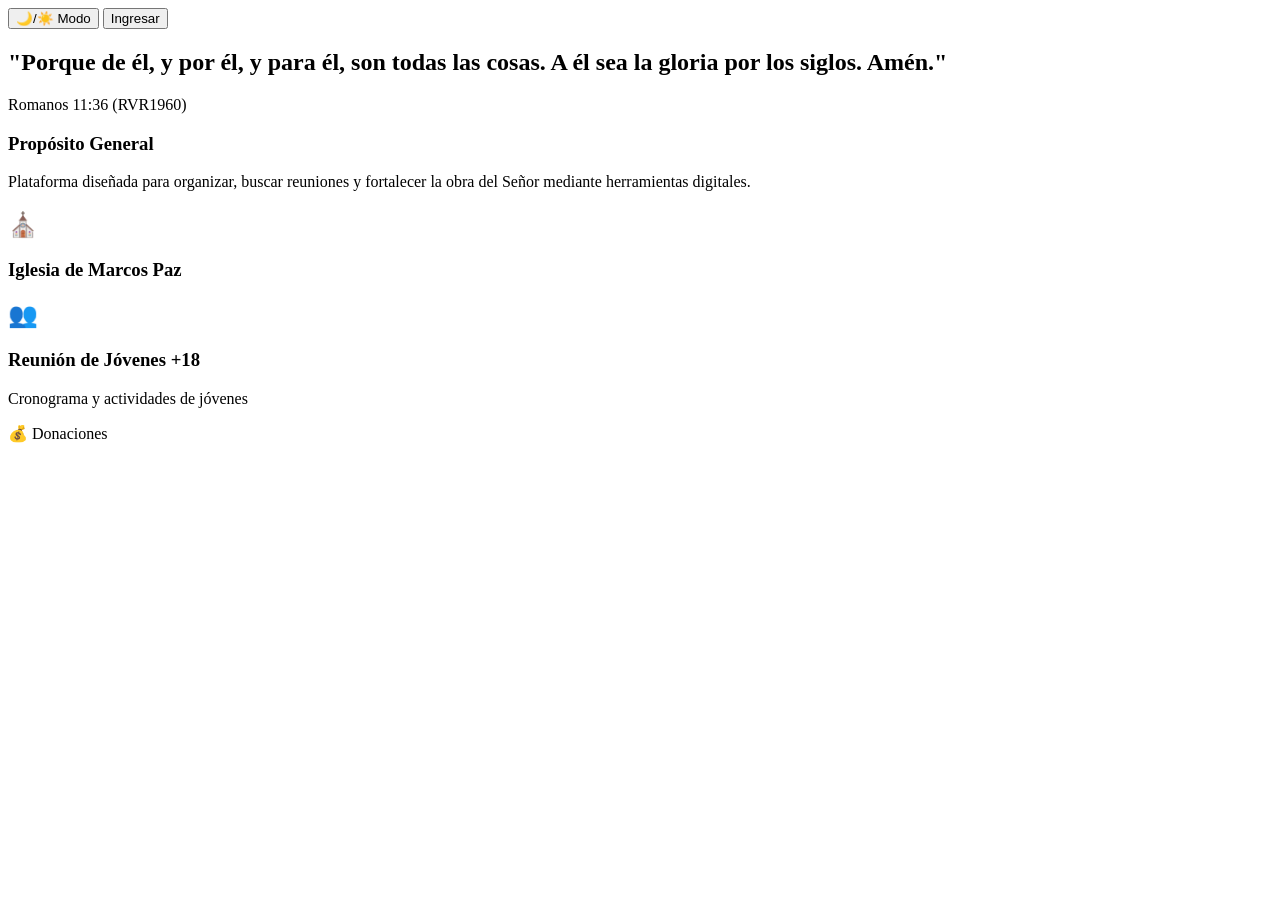
==== commit 7bb27a1c: "Add files via upload" ====
--- a/index.html
+++ b/index.html
@@ -6,7 +6,7 @@
     <meta charset="UTF-8">
     <meta name="viewport" content="width=device-width, initial-scale=1.0">
     <title>Proyecto Waga - Home</title>
-    <link rel="stylesheet" href="style.css">
+    <link rel="stylesheet" href="assets/css/style.css">
 </head>
 
 <body>
@@ -235,13 +235,6 @@
 
 </section>
 
-<!-- ============== ✅ ¿Qué arreglamos?
-1.  **Encapsulamiento:** Metimos el bloque de "Abril 2026" dentro de `<section id="seccion-iglesia">`. Así, cuando estás en el Home, como esa sección tiene `display: none`, el calendario también desaparece.
-2.  **Jerarquía:** Eliminé los 4 o 5 `</section>` que tenías al final. Tenías más etiquetas de cierre que de apertura, lo que hacía que el diseño "se saliera" de su lugar.
-3.  **Orden:** Ahora el flujo es: Termina el Home -> Empieza/Termina Jóvenes -> Empieza/Termina Iglesia.
-
-**Probá con este cambio.** El Home debería quedarte limpio solo con las dos tarjetas principales y el calendario solo aparecerá cuando entres a "Iglesia de Marcos Paz". ¿Cómo lo ves ahora?
-======== -->
 
         </section>
     
@@ -672,4 +665,4 @@
 
 
 </body>
-</html>
+</html>
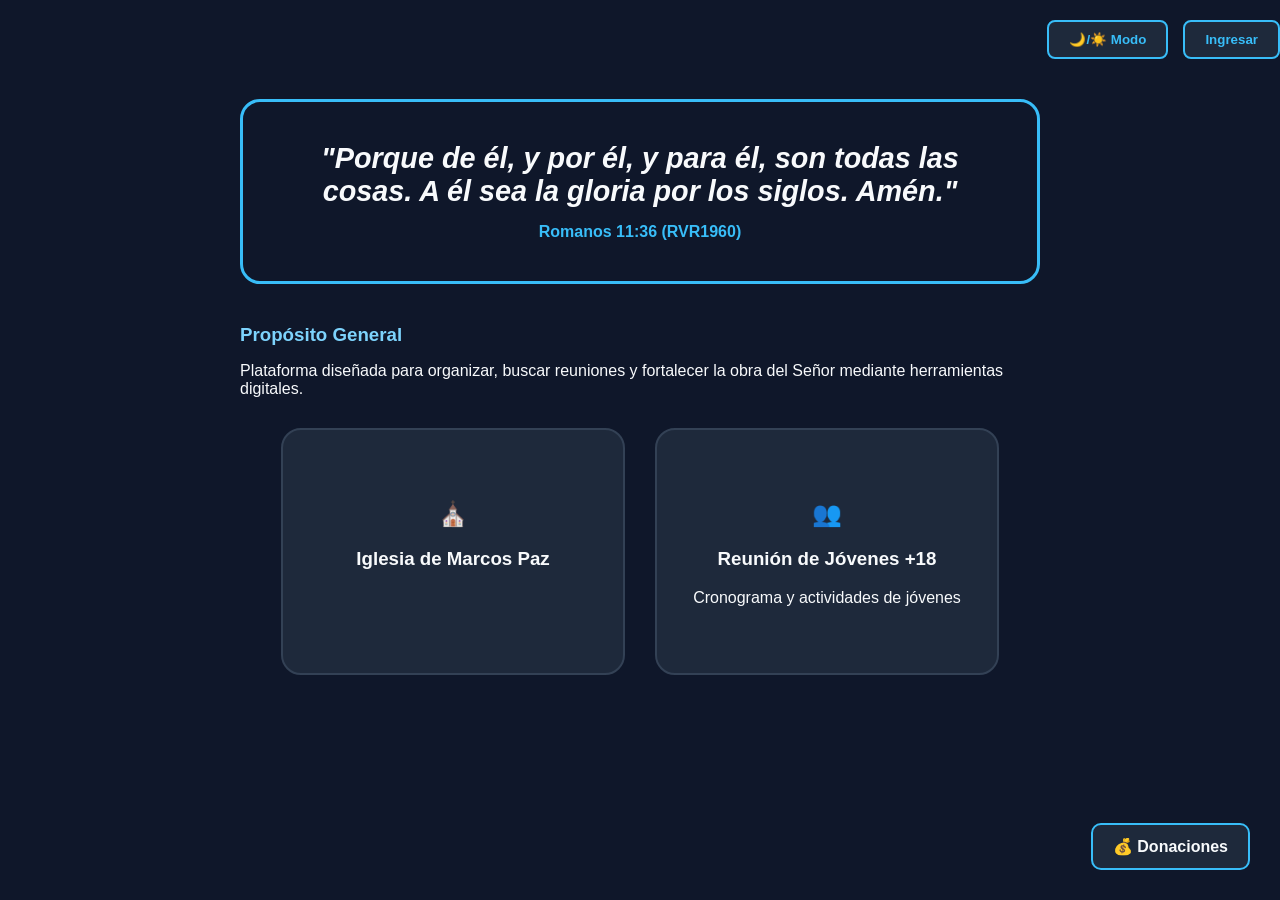
==== commit 3b9fceeb: "Update index.html" ====
--- a/index.html
+++ b/index.html
@@ -6,7 +6,7 @@
     <meta charset="UTF-8">
     <meta name="viewport" content="width=device-width, initial-scale=1.0">
     <title>Proyecto Waga - Home</title>
-    <link rel="stylesheet" href="assets/css/style.css">
+    <link rel="stylesheet" href="style.css">
 </head>
 
 <body>
@@ -197,17 +197,17 @@
     <div class="redes-seccion-iglesia" style="display: flex; flex-direction: column; justify-content: center; background: rgba(140, 230, 5, 0.03); border: 1px solid rgba(140, 230, 5, 0.4); padding: 30px 20px; border-radius: 20px; text-align: center; box-shadow: 0 4px 15px rgba(0,0,0,0.1);">
         <h4 style="color: #8ce605; margin: 0 0 15px 0; text-transform: uppercase; font-size: 1.1rem;">Nuestras Redes</h4>
         <div style="display: flex; justify-content: center; gap: 20px;">
-            <a href="https://www.instagram.com/ice.marcos.paz/" target="_blank"><img src="assets/img/Logo de Instagram COMPLETO.png" alt="Instagram" style="width: 45px;"></a>
-            <a href="https://www.tiktok.com/@icemarcospaz" target="_blank"><img src="assets/img/Logo de Tik Tok COMPLETO.png" alt="TikTok" style="width: 45px;"></a>
-            <a href="https://www.youtube.com/@ICEMarcosPaz" target="_blank"><img src="assets/img/Logo de Youtube COMPLETO.png" alt="YouTube" style="width: 45px;"></a>
+            <a href="https://www.instagram.com/ice.marcos.paz/" target="_blank"><img src=Logo de Instagram COMPLETO.png" alt="Instagram" style="width: 45px;"></a>
+            <a href="https://www.tiktok.com/@icemarcospaz" target="_blank"><img src=Logo de Tik Tok COMPLETO.png" alt="TikTok" style="width: 45px;"></a>
+            <a href="https://www.youtube.com/@ICEMarcosPaz" target="_blank"><img src=Logo de Youtube COMPLETO.png" alt="YouTube" style="width: 45px;"></a>
         </div>
     </div>
 
     <div class="redes-club-biblico" style="display: flex; flex-direction: column; justify-content: center; background: rgba(140, 230, 5, 0.03); border: 1px solid rgba(140, 230, 5, 0.4); padding: 30px 20px; border-radius: 20px; text-align: center; box-shadow: 0 4px 15px rgba(0,0,0,0.1);">
         <h4 style="color: #8ce605; margin: 0 0 15px 0; text-transform: uppercase; font-size: 1.1rem;">Redes Club Bíblico</h4>
         <div style="display: flex; justify-content: center; gap: 20px;">
-            <a href="https://www.instagram.com/cb_marcospaz/" target="_blank"><img src="assets/img/Logo de Instagram COMPLETO.png" alt="Instagram" style="width: 45px;"></a>
-            <a href="https://www.tiktok.com/@clubbiblicomarcospaz?is_from_webapp=1&sender_device=pc" target="_blank"><img src="assets/img/Logo de Tik Tok COMPLETO.png" alt="TikTok" style="width: 45px;"></a>
+            <a href="https://www.instagram.com/cb_marcospaz/" target="_blank"><img src="Logo de Instagram COMPLETO.png" alt="Instagram" style="width: 45px;"></a>
+            <a href="https://www.tiktok.com/@clubbiblicomarcospaz?is_from_webapp=1&sender_device=pc" target="_blank"><img src="Logo de Tik Tok COMPLETO.png" alt="TikTok" style="width: 45px;"></a>
         </div>
     </div>
 </div>
@@ -348,7 +348,7 @@
 
     
                                         <!-- ================= SCRIPTS ================= -->
-    <script src="assets/js/script.js"></script>
+    <script src="script.js"></script>
 
     <div id="pagina-panel-control" style="display: none; position: fixed; top: 0; left: 0; width: 100%; height: 100%; background: #0f172a; z-index: 99999; overflow-y: auto; padding: 20px; font-family: sans-serif;">
         
@@ -665,4 +665,4 @@
 
 
 </body>
-</html>+</html>
--- a/style.css
+++ b/style.css
@@ -0,0 +1,481 @@
+/* =========================================================
+   VARIABLES GLOBALES (COLORES Y TEMA)
+========================================================= */
+:root {
+    --bg: #0f172a;
+    --card: #1e293b;
+    --text: #f8fafc;
+    --accent: #38bdf8;
+    --accent-light: #7dd3fc;
+    --border: #334155;
+    --gold: #fbbf24; /* agregado porque lo usabas */
+}
+
+.light-mode {
+    --bg: #f1f5f9;
+    --card: #ffffff;
+    --text: #0f172a;
+    --border: #cbd5e1;
+}
+
+/* =========================================================
+   BASE GENERAL
+========================================================= */
+body {
+    background-color: var(--bg);
+    color: var(--text);
+    font-family: 'Segoe UI', sans-serif;
+    margin: 0;
+    display: flex;
+    flex-direction: column;
+    align-items: center;
+    min-height: 100vh;
+    transition: all 0.3s ease;
+}
+
+/* =========================================================
+   NAVBAR (BARRA SUPERIOR)
+========================================================= */
+.navbar {
+    width: 100%;
+    display: flex;
+    justify-content: flex-end;
+    padding: 20px 0;
+}
+
+.nav-container {
+    width: 95%;
+    display: flex;
+    justify-content: space-between; /* clave */
+    align-items: center;
+}
+
+.nav-left {
+    display: flex;
+}
+
+.nav-right {
+    display: flex;
+    gap: 15px;
+}
+
+.btn-nav {
+    background: var(--card);
+    border: 2px solid var(--accent);
+    color: var(--accent);
+    padding: 10px 20px;
+    border-radius: 8px;
+    cursor: pointer;
+    font-weight: bold;
+}
+
+/* =========================================================
+   CONTENEDOR PRINCIPAL
+========================================================= */
+.main-container {
+    width: 90%;
+    max-width: 800px;
+    display: flex;
+    flex-direction: column;
+    align-items: center;
+    padding: 20px 0;
+}
+
+/* =========================================================
+   VERSÍCULO
+========================================================= */
+.versiculo-frame {
+    width: 100%;
+    border: 3px solid var(--accent);
+    padding: 40px;
+    border-radius: 20px;
+    text-align: center;
+    margin-bottom: 40px;
+    box-sizing: border-box;
+}
+
+.versiculo-texto {
+    font-style: italic;
+    font-size: 1.8rem;
+    margin: 0;
+}
+
+.versiculo-pasaje {
+    margin-top: 15px;
+    font-weight: bold;
+    color: var(--accent);
+    display: block;
+}
+
+/* =========================================================
+   TÍTULOS
+========================================================= */
+.titulo-proposito {
+    color: var(--accent-light);
+    margin-bottom: 10px;
+}
+
+.texto-verde-manzana {
+    color: #8ce605 !important;
+    font-weight: 800;
+    text-transform: uppercase;
+    letter-spacing: 2px;
+    text-shadow: 2px 2px 0px #000, 
+                 4px 4px 0px rgba(0,0,0,0.2);
+}
+
+/* =========================================================
+   CARDS / ACCESOS
+========================================================= */
+.grid-accesos {
+    display: flex;
+    justify-content: center;
+    gap: 30px;
+    width: 100%;
+    margin-top: 30px;
+}
+
+.card-acceso {
+    background: var(--card);
+    border: 2px solid var(--border);
+    flex: 1;
+    max-width: 300px;
+    padding: 50px 20px;
+    border-radius: 20px;
+    text-align: center;
+    cursor: pointer;
+    transition: 0.3s;
+}
+
+.card-acceso:hover {
+    border-color: var(--accent);
+    transform: translateY(-5px);
+}
+
+/* =========================================================
+   BOTÓN DONACIÓN FIJO
+========================================================= */
+.donacion-fija {
+    position: fixed;
+    bottom: 30px;
+    right: 30px;
+    background: var(--card);
+    border: 2px solid var(--accent);
+    padding: 12px 20px;
+    border-radius: 10px;
+    cursor: pointer;
+    font-weight: bold;
+}
+
+/* =========================================================
+   MODAL (LOGIN)
+========================================================= */
+.modal-overlay {
+    position: fixed;
+    top: 0;
+    left: 0;
+    width: 100%;
+    height: 100%;
+    background: rgba(0, 0, 0, 0.8);
+    backdrop-filter: blur(5px);
+    display: flex;
+    justify-content: center;
+    align-items: center;
+    z-index: 1000;
+}
+
+.modal-content {
+    background: var(--card);
+    padding: 40px;
+    border-radius: 20px;
+    border: 2px solid var(--accent);
+    width: 90%;
+    max-width: 400px;
+    position: relative;
+    text-align: center;
+}
+
+.close-btn {
+    position: absolute;
+    top: 15px;
+    right: 20px;
+    font-size: 24px;
+    cursor: pointer;
+    color: var(--accent);
+}
+
+/* =========================================================
+   FORMULARIOS
+========================================================= */
+.input-group {
+    text-align: left;
+    margin-bottom: 20px;
+}
+
+.input-group label {
+    display: block;
+    margin-bottom: 5px;
+    color: var(--accent-light);
+    font-size: 0.9rem;
+}
+
+.input-group input {
+    width: 100%;
+    padding: 12px;
+    border-radius: 8px;
+    border: 1px solid var(--border);
+    background: var(--bg);
+    color: var(--text);
+    box-sizing: border-box;
+}
+
+.btn-acceder {
+    width: 100%;
+    padding: 15px;
+    background: var(--accent);
+    color: var(--bg);
+    border: none;
+    border-radius: 8px;
+    font-weight: bold;
+    cursor: pointer;
+}
+
+/* =========================================================
+   USUARIO (BADGE)
+========================================================= */
+.user-badge {
+    background: var(--card);
+    border: 1px solid var(--accent);
+    padding: 5px 15px;
+    border-radius: 10px;
+    cursor: pointer;
+    display: flex;
+    flex-direction: column;
+    align-items: flex-end;
+}
+
+.user-badge span {
+    font-size: 0.9rem;
+}
+
+.user-badge small {
+    color: var(--accent);
+    font-size: 0.7rem;
+    font-weight: bold;
+}
+
+/* =========================================================
+   REDES SOCIALES
+========================================================= */
+.redes-container {
+    display: flex;
+    justify-content: center;
+    gap: 15px;
+    margin-top: 20px;
+}
+
+.icono-red {
+    font-size: 1.5rem;
+    text-decoration: none;
+    padding: 10px;
+    background: var(--card);
+    border-radius: 50%;
+    border: 1px solid var(--border);
+    transition: 0.3s;
+}
+
+.icono-red:hover {
+    border-color: var(--accent);
+    transform: scale(1.1);
+}
+
+/* =========================================================
+   CALENDARIOS
+========================================================= */
+.mini-calendario {
+    background: var(--card);
+    border: 1px solid var(--border);
+    padding: 15px;
+    border-radius: 15px;
+    text-align: center;
+}
+
+.calendario-mensual {
+    background: var(--card);
+    border-radius: 15px;
+    padding: 15px;
+    width: 100%;
+    border: 1px solid var(--border);
+}
+
+.cal-header {
+    font-weight: bold;
+    color: var(--accent);
+    margin-bottom: 10px;
+    text-align: center;
+}
+
+.cal-grid {
+    display: grid;
+    grid-template-columns: repeat(7, 1fr);
+    gap: 5px;
+    text-align: center;
+    font-size: 0.8rem;
+}
+
+.cal-dia-actual {
+    background: var(--accent);
+    color: var(--bg);
+    border-radius: 50%;
+    font-weight: bold;
+}
+
+/* Eventos */
+.color-cena { color: #ff4444; }
+.color-general { color: var(--accent); }
+.color-oracion { color: var(--gold); }
+.color-club { color: #8ce605; }
+
+.hoy-especial { 
+    background: #8ce605;
+    color: black; 
+    font-weight: bold; 
+}
+
+.evento-cena { 
+    border: 1px solid #ff4444; 
+}
+
+/* Calendario específico */
+#calendario-real div {
+    padding: 5px 0;
+    border-radius: 4px;
+    font-size: 0.8rem;
+}
+
+
+/* =========================================================
+   SECCIÓN IGLESIA / PÁGINA INTERNA (REPARACIÓN FINAL)
+========================================================= */
+
+.bloque-volver {
+    position: absolute; 
+    top: 20px;          
+    left: 20px;         
+    padding: 0;
+    z-index: 100;
+}
+
+#seccion-iglesia {
+    position: relative; 
+    width: 100%;
+    display: flex;
+    flex-direction: column;
+    align-items: center; 
+}
+
+/* Agregamos esto para resetear el contenedor del título */
+.header-seccion {
+    width: 100%;
+    display: flex;
+    justify-content: center;
+    margin-bottom: 20px;
+}
+
+.titulo-grande, .texto-verde-manzana {
+    font-size: 2.8rem;
+    text-align: center;
+    width: 100%;
+    margin-top: 10px;
+    display: block; /* Esto obliga al título a ocupar todo el ancho y centrarse */
+}
+
+.iglesia-grid {
+    align-items: stretch;
+    margin-bottom: 20px;
+}
+
+.card-reuniones {
+    text-align: left;
+    padding: 25px;
+}
+
+.subtitulo {
+    font-size: 1.3rem;
+}
+
+.card-calendario {
+    padding: 20px;
+}
+
+.info-evento {
+    font-size: 0.85rem;
+    background: rgba(0,0,0,0.2);
+    border-radius: 8px;
+    padding: 10px;
+    min-height: 40px;
+}
+
+.redes-seccion-iglesia {
+    text-align: center;
+    margin: 30px 0;
+    background: var(--card);
+    padding: 20px;
+    border-radius: 15px;
+    border: 1px solid var(--border);
+}
+
+.redes-iconos-grandes {
+    display: flex;
+    justify-content: center;
+    gap: 30px;
+    font-size: 2rem;
+}
+
+.redes-secundarias {
+    margin-top: 15px;
+    font-size: 0.9rem;
+}
+
+.seccion-mapa {
+    text-align: center;
+    margin-bottom: 40px;
+}
+
+.mapa-container {
+    width: 100%;
+    height: 350px;
+    border-radius: 15px;
+    overflow: hidden;
+    border: 2px solid var(--border);
+}
+
+.btn-mapa {
+    display: inline-block;
+    margin-top: 15px;
+}
+
+/* =========================================================
+   ESTILO PARA LOGOS COMPLETOS
+========================================================= */
+
+.icono-red-img {
+    width: auto;         /* Deja que el ancho sea proporcional */
+    height: 40px;        /* Altura fija para el footer */
+    object-fit: contain;
+    transition: transform 0.3s ease;
+}
+
+.icono-red-img:hover {
+    transform: scale(1.1);
+}
+
+/* Logos más grandes para la sección de la Iglesia */
+.redes-iconos-grandes .icono-red-img {
+    height: 60px;
+}
+
+.footer-oculto {
+    display: none !important;
+}
+
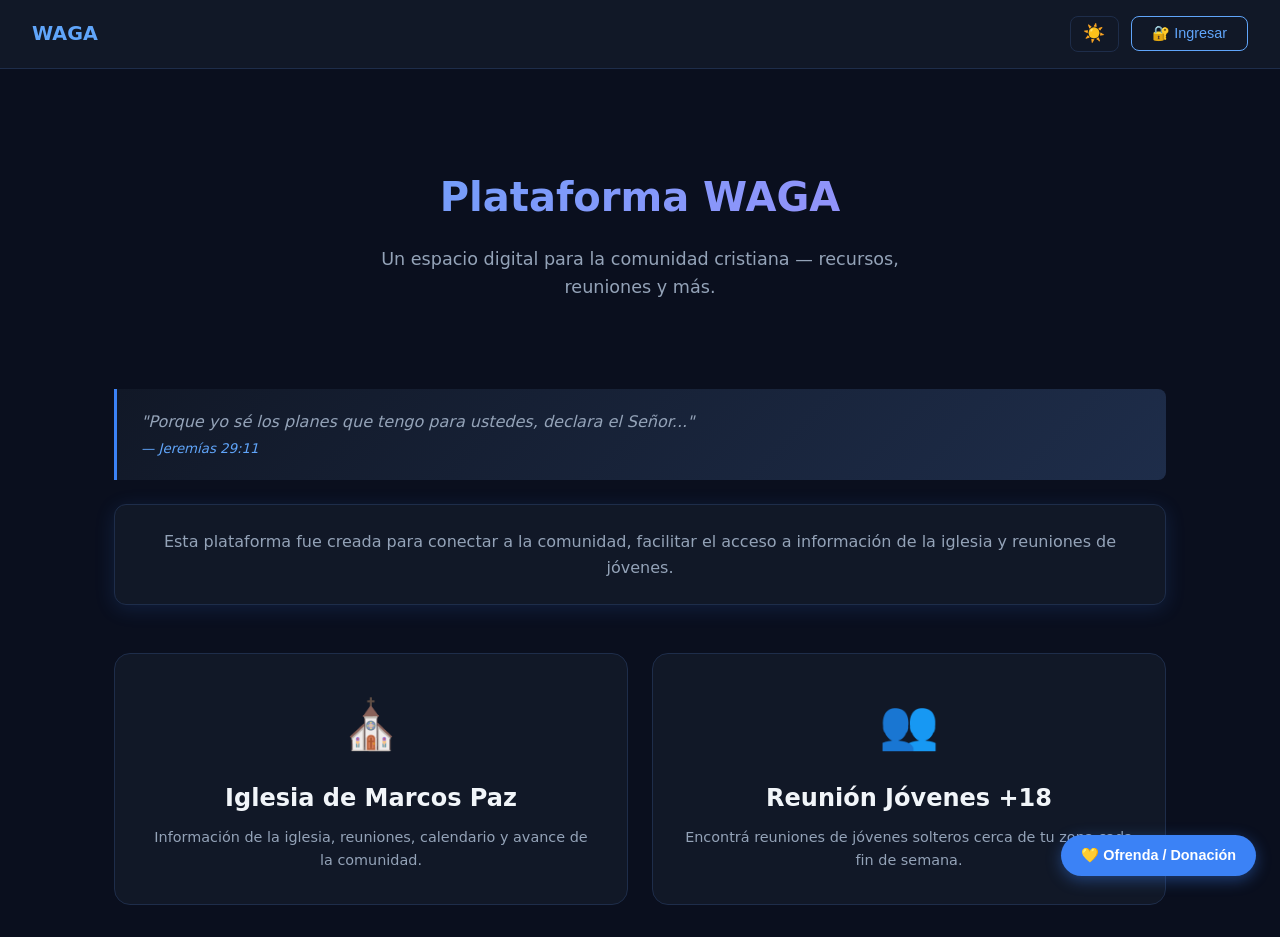
==== commit 0866ed7f: "Add files via upload" ====
--- a/index.html
+++ b/index.html
@@ -1,668 +1,295 @@
 <!DOCTYPE html>
+
+
+  <script src="js/auth.js"></script>
+
+<!--
+  index.html — Página principal (Home)
+  Proyecto: WAGA
+  Descripción: Página de entrada con versículo, presentación,
+               links a las dos secciones principales y login de admin
+-->
 <html lang="es">
+
 <head>
-                                 <!-- ================= HEAD ================= -->
-
-    <meta charset="UTF-8">
-    <meta name="viewport" content="width=device-width, initial-scale=1.0">
-    <title>Proyecto Waga - Home</title>
-    <link rel="stylesheet" href="style.css">
+  <meta charset="UTF-8">
+  <!-- Esto hace que se vea bien en celulares -->
+  <meta name="viewport" content="width=device-width, initial-scale=1.0">
+  <title>WAGA - Plataforma Cristiana</title>
+  
+  <!-- Conectamos el CSS que acabamos de crear -->
+  <link rel="stylesheet" href="styles/main.css">
+  
+  <!-- Estilos específicos solo para esta página -->
+  <style>
+    /* Hero section - la parte grande arriba */
+    .hero {
+      text-align: center;
+      padding: 4rem 1.5rem;
+    }
+    
+    .hero h1 {
+      font-size: 2.5rem;
+      margin-bottom: 1rem;
+      background: linear-gradient(135deg, #60a5fa, #a78bfa);
+      -webkit-background-clip: text;
+      -webkit-text-fill-color: transparent;
+      background-clip: text;
+    }
+    
+    /* Los dos cuadros grandes de navegación */
+    .grilla-paginas {
+      display: grid;
+      grid-template-columns: 1fr 1fr;  /* Dos columnas iguales */
+      gap: 1.5rem;
+      margin-top: 3rem;
+    }
+    
+    /* En celular, se ponen uno abajo del otro */
+    @media (max-width: 600px) {
+      .grilla-paginas { grid-template-columns: 1fr; }
+      .hero h1 { font-size: 1.8rem; }
+    }
+    
+    .tarjeta-pagina {
+      background-color: var(--fondo-tarjeta);
+      border: 1px solid var(--fondo-borde);
+      border-radius: 16px;
+      padding: 2rem;
+      text-decoration: none;
+      color: var(--texto-principal);
+      transition: all 0.3s;
+      display: block;
+      text-align: center;
+    }
+    
+    .tarjeta-pagina:hover {
+      border-color: var(--color-primario);
+      transform: translateY(-4px);
+      box-shadow: 0 8px 30px rgba(59, 130, 246, 0.2);
+    }
+    
+    .tarjeta-pagina .icono {
+      font-size: 3rem;
+      margin-bottom: 1rem;
+      display: block;
+    }
+    
+    .tarjeta-pagina h2 {
+      margin-bottom: 0.5rem;
+    }
+    
+    .tarjeta-pagina p {
+      color: var(--texto-secundario);
+      font-size: 0.9rem;
+    }
+  </style>
 </head>
 
 <body>
-
-                                <!-- ================= NAVBAR ================= -->
-
-    <header class="navbar">
-    <div class="nav-container">
-        <div class="nav-left">
-            <button id="btn-volver" class="btn-nav" onclick="navegarA('home')" style="display: none;">⬅ Volver</button>
+  
+  <!-- ============================================
+    BARRA DE NAVEGACIÓN (arriba de todo)
+    ============================================ -->
+  <nav class="navbar">
+    <!-- Izquierda: Logo/Nombre -->
+    <div class="navbar-izquierda">
+      <span style="font-weight: 700; font-size: 1.2rem; color: var(--color-acento);">
+        WAGA
+      </span>
+    </div>
+    
+    <!-- Derecha: Modo oscuro + Login admin -->
+    <div class="navbar-derecha">
+      <!-- Botón modo oscuro/claro -->
+      <button id="btn-modo" class="btn-modo" onclick="cambiarModo()" title="Cambiar modo">
+        ☀️
+      </button>
+      
+      <!-- Botón login (para admin) -->
+      <button class="btn btn-secundario" onclick="abrirLogin()">
+        🔐 Ingresar
+      </button>
+    </div>
+  </nav>
+
+  <!-- ============================================
+    CONTENIDO PRINCIPAL
+    ============================================ -->
+  <main class="contenedor">
+    
+    <!-- HERO: Presentación de la plataforma -->
+    <section class="hero">
+      <h1>Plataforma WAGA</h1>
+      <p class="texto-secundario" style="font-size: 1.1rem; max-width: 600px; margin: 0 auto;">
+        Un espacio digital para la comunidad cristiana — recursos, reuniones y más.
+      </p>
+    </section>
+
+    <!-- VERSÍCULO (el admin puede editar esto) -->
+    <div class="versiculo" id="versiculo-home">
+      <p id="texto-versiculo">
+        "Porque yo sé los planes que tengo para ustedes, declara el Señor..."
+      </p>
+      <small class="texto-acento" id="referencia-versiculo">— Jeremías 29:11</small>
+    </div>
+
+    <!-- DESCRIPCIÓN DEL PROPÓSITO -->
+    <div class="tarjeta" style="margin-bottom: 2rem; text-align: center;">
+      <p id="texto-proposito" style="color: var(--texto-secundario);">
+        Esta plataforma fue creada para conectar a la comunidad, 
+        facilitar el acceso a información de la iglesia y reuniones de jóvenes.
+      </p>
+    </div>
+
+    <!-- LAS DOS SECCIONES PRINCIPALES -->
+    <div class="grilla-paginas">
+      
+      <!-- Tarjeta 1: Iglesia de Marcos Paz -->
+      <a href="iglesia.html" class="tarjeta-pagina">
+        <span class="icono">⛪</span>
+        <h2>Iglesia de Marcos Paz</h2>
+        <p>Información de la iglesia, reuniones, calendario y avance de la comunidad.</p>
+      </a>
+      
+      <!-- Tarjeta 2: Reunión Jóvenes +18 -->
+      <a href="reunion18.html" class="tarjeta-pagina">
+        <span class="icono">👥</span>
+        <h2>Reunión Jóvenes +18</h2>
+        <p>Encontrá reuniones de jóvenes solteros cerca de tu zona cada fin de semana.</p>
+      </a>
+      
+    </div>
+
+  </main>
+
+  <!-- BOTÓN DE DONACIONES (fijo abajo a la derecha) -->
+  <button class="btn-donacion" onclick="abrirDonacion()">
+    💛 Ofrenda / Donación
+  </button>
+
+  <!-- ============================================
+    MODAL DE LOGIN (se muestra cuando aprietan "Ingresar")
+    Por ahora es básico, después lo conectamos al backend
+    ============================================ -->
+  <div id="modal-login" style="
+    display: none;
+    position: fixed;
+    top: 0; left: 0;
+    width: 100%; height: 100%;
+    background: rgba(0,0,0,0.7);
+    z-index: 500;
+    align-items: center;
+    justify-content: center;
+  ">
+    <div class="tarjeta" style="width: 360px; max-width: 90vw;">
+      <div style="display: flex; justify-content: space-between; align-items: center; margin-bottom: 1.5rem;">
+        <h3>Ingresar</h3>
+        <button onclick="cerrarLogin()" style="background:none; border:none; color:var(--texto-secundario); cursor:pointer; font-size:1.2rem;">✕</button>
+      </div>
+      
+      <div style="display: flex; flex-direction: column; gap: 1rem;">
+        <div>
+          <label style="display:block; margin-bottom:0.4rem; color:var(--texto-secundario); font-size:0.9rem;">
+            DNI (usuario)
+          </label>
+          <input type="text" id="input-dni" placeholder="Ej: 12345678"
+            style="
+              width: 100%;
+              padding: 0.6rem 0.9rem;
+              background: var(--fondo-principal);
+              border: 1px solid var(--fondo-borde);
+              border-radius: 8px;
+              color: var(--texto-principal);
+              font-size: 1rem;
+            ">
         </div>
-
-        <div class="nav-right">
-            <button class="btn-nav" onclick="cambiarTema()">🌙/☀️ Modo</button>
-            <button id="btn-login-principal" class="btn-nav" onclick="abrirLogin()">Ingresar</button>
+        
+        <div>
+          <label style="display:block; margin-bottom:0.4rem; color:var(--texto-secundario); font-size:0.9rem;">
+            Contraseña
+          </label>
+          <input type="password" id="input-pass" placeholder="Tu contraseña"
+            style="
+              width: 100%;
+              padding: 0.6rem 0.9rem;
+              background: var(--fondo-principal);
+              border: 1px solid var(--fondo-borde);
+              border-radius: 8px;
+              color: var(--texto-principal);
+              font-size: 1rem;
+            ">
         </div>
-    </div>
-</header>
-
-                                <!-- ================= MAIN ================= -->
-
-    <main class="main-container">
-
-                                        <!-- ========= HOME ========= -->
-        <section id="seccion-home">
-
-            <!-- Versículo -->
-            <div class="versiculo-frame">
-                <h2 class="versiculo-texto">
-                    "Porque de él, y por él, y para él, son todas las cosas. A él sea la gloria por los siglos. Amén."
-                </h2>
-                <span class="versiculo-pasaje">Romanos 11:36 (RVR1960)</span>
-            </div>
-
-            <!-- Propósito -->
-            <div class="bloque-centrado">
-                <h3 class="titulo-proposito">Propósito General</h3>
-                <p>Plataforma diseñada para organizar, buscar reuniones y fortalecer la obra del Señor mediante herramientas digitales.</p>
-            </div>
-
-            <!-- Accesos -->
-            <div class="grid-accesos">
-                <div class="card-acceso" onclick="navegarA('iglesia')">
-                    <h1>⛪</h1>
-                    <h3>Iglesia de Marcos Paz</h3>
-                </div>
-
-                <div class="card-acceso" onclick="navegarA('jovenes')">
-                    <h1>👥</h1>
-                    <h3>Reunión de Jóvenes +18</h3> <p>Cronograma y actividades de jóvenes</p>
-                </div>
-            </div>
-
-        </section>
-
-                                             <!-- ========= Reunion de Jovenes +18 ========= -->
-
-                                              
-        <section id="seccion-jovenes" style="display: none; width: 100%; padding: 20px; flex-direction: column; align-items: center;">
-    
-    <div class="header-seccion" style="display: flex; flex-direction: column; align-items: center; text-align: center; margin-bottom: 40px; width: 100%;">
-    
-    <h2 class="texto-verde-manzana" style="font-size: 2.5rem; margin-bottom: 20px;">
-        Reunión de Jóvenes +18
-    </h2>
-
-</div> <div style="background: var(--card); padding: 30px; border-radius: 15px; border: 2px solid var(--accent); max-width: 800px; width: 90%; margin: 0 auto 40px auto; text-align: center; box-shadow: 0 4px 15px rgba(0,0,0,0.3);">
         
-        <h3 style="color: #ffffff; margin-bottom: 15px; font-size: 1.8rem; text-transform: uppercase; letter-spacing: 1px; font-weight: bold; margin-top: 0;">
-            ¡Bienvenidos!
-        </h3>
-
-        <p style="font-size: 1.1rem; line-height: 1.6; margin: 0; color: #e0e0e0;">
-            Esta página fue diseñada para encontrar reuniones de jóvenes mayores y solteros cerca de tu zona. 
-            Si tenés un fin de semana libre, acá podés encontrar un lugar donde ir. 
-            Recomendamos iglesias con <strong>buena doctrina</strong> para edificación de todos.
-        </p>
-    </div>
-</div>
-
-<div class="contenedor-zonas" style="width: 90%; max-width: 850px; background: rgba(0,0,0,0.2); padding: 40px; border-radius: 15px; margin: 0 auto;">
-    
-    <h3 style="text-align: center; color: var(--accent); margin-bottom: 30px; text-transform: uppercase; letter-spacing: 2px; font-size: 1.4rem;">
-        Busca por tu zona
-    </h3>
-    
-    <div style="display: grid; grid-template-columns: 1fr 1fr; gap: 20px;">
-        <button class="btn-zona" onclick="seleccionarZona('Oeste')" style="padding: 25px; font-size: 1.1rem; font-weight: bold; cursor: pointer; background: var(--card); color: white; border: 2px solid var(--accent); border-radius: 12px; transition: 0.3s;">ZONA OESTE</button>
-        <button class="btn-zona" onclick="seleccionarZona('Norte')" style="padding: 25px; font-size: 1.1rem; font-weight: bold; cursor: pointer; background: var(--card); color: white; border: 2px solid var(--accent); border-radius: 12px; transition: 0.3s;">ZONA NORTE</button>
-        <button class="btn-zona" onclick="seleccionarZona('Sur')" style="padding: 25px; font-size: 1.1rem; font-weight: bold; cursor: pointer; background: var(--card); color: white; border: 2px solid var(--accent); border-radius: 12px; transition: 0.3s;">ZONA SUR</button>
-        <button class="btn-zona" onclick="seleccionarZona('Este')" style="padding: 25px; font-size: 1.1rem; font-weight: bold; cursor: pointer; background: var(--card); color: white; border: 2px solid var(--accent); border-radius: 12px; transition: 0.3s;">ZONA ESTE</button>
-    </div>
-</div>
-
-</section>
-
-
-
-
-
-
-                                                     <!-- ========= IGLESIA ========= -->
-                                                      
-        <section id="seccion-iglesia" style="display: none;">
-            
-
-
-            <header class="header-seccion" style="margin-bottom: 30px; display: flex; flex-direction: column; align-items: center; gap: 10px; text-align: center;">
-    <h1 class="texto-verde-manzana" style="font-size: 2.8rem; margin: 0; line-height: 1.2;">
-        IGLESIA DE MARCOS PAZ
-    </h1>
-    
-    <p style="color: #cbd5e1; font-style: italic; font-size: 1.2rem; margin: 0; opacity: 0.9;">
-        "De modo que si alguno está en Cristo, nueva criatura es; las cosas viejas pasaron; he aquí todas son hechas nuevas.
-2 Corintios 5:17
-"
-    </p>
-    
-    <div style="width: 60px; height: 3px; background: #8ce605; margin-top: 5px; border-radius: 2px;"></div>
-            </header>
-
-    <div style="max-width: 800px; margin: 0 auto 30px auto; text-align: center; background: rgba(140, 230, 5, 0.05); padding: 25px; border-radius: 20px; border: 1px dashed #8ce605;">
-        <h2 style="color: #8ce605; font-size: 1.5rem; margin-top: 0;">¡Te damos la bienvenida!</h2>
-        <p style="color: #e2e8f0; line-height: 1.6; font-size: 1rem;">
-            En esta página queremos mantenerte conectado con todo lo que sucede en nuestra comunidad. 
-            Aquí podrás consultar nuestras <strong>reuniones fijas</strong>, explorar el <strong>calendario de eventos</strong> del mes, 
-            seguirnos en nuestras <strong>redes sociales</strong> y encontrar nuestra <strong>ubicación</strong> exacta.
-        </p>
-        <p style="color: #94a3b8; font-size: 0.9rem; margin-bottom: 0;">
-            Si tenés alguna consulta, no dudes en escribirnos a través de nuestras redes sociales. ¡Nos encantaría recibirte!
-        </p>
-    </div>
-
-            
-
-
-            <div class="grid-accesos" style="display: grid; grid-template-columns: 1fr 1fr; gap: 20px; margin-bottom: 20px;">
-    
-    <div class="card-acceso" style="background: rgba(140, 230, 5, 0.03); border: 1px solid rgba(140, 230, 5, 0.4); padding: 25px; border-radius: 20px; text-align: left; box-shadow: 0 4px 15px rgba(0,0,0,0.2);">
-    <h3 style="color: #8ce605; font-size: 1.4rem; margin-top: 0; border-bottom: 1px solid rgba(140, 230, 5, 0.2); padding-bottom: 10px; margin-bottom: 15px;">
-        📅 Reuniones fijas
-    </h3>
-    <ul class="lista-reuniones" style="line-height: 2; list-style: none; padding: 0; margin-bottom: 25px;">
-        <li><strong style="color:#ff4444">● Cena del Señor:</strong> 1° y 3° Dom.</li>
-        <li><strong style="color:#38bdf8">● R. General:</strong> Dom. 11:30hs</li>
-        <li><strong style="color:#fbbf24">● Oración:</strong> Viernes 21:30hs</li>
-        <li><strong style="color:#8ce605">● Club Bíblico:</strong> Sábados 14hs</li>
-    </ul>
-
-    <div id="cuadro-proximos" style="background: rgba(251, 191, 36, 0.1); border: 1px dashed #fbbf24; padding: 15px; border-radius: 12px;">
-        <h4 style="color: #fbbf24; margin: 0 0 5px 0; font-size: 1rem; text-transform: uppercase;">🔥 Próximos Eventos</h4>
-        <p style="color: #ffffff; margin: 0; font-size: 0.95rem;">
-            <strong>Este Sábado 10hs:</strong> Reunión Femenina
-        </p>
-    </div>
-</div>
-
-    
-                                         <!-- ========= CALENDARIO DE IGLESIA ========= -->
-    
-    
-<div class="card-acceso" style="background: rgba(140, 230, 5, 0.03); border: 1px solid rgba(140, 230, 5, 0.4); padding: 20px; border-radius: 20px; box-shadow: 0 4px 15px rgba(0,0,0,0.2); text-align: center;">
-    
-    <div style="display: flex; justify-content: space-between; align-items: center; margin-bottom: 15px;">
-        <button onclick="cambiarMes(-1)" style="background: none; border: 1px solid #8ce605; color: #8ce605; border-radius: 5px; cursor: pointer; padding: 5px 10px; font-size: 0.8rem;">◀ Ant.</button>
-        <h3 id="mes-actual" style="color: #8ce605; margin: 0; font-size: 1.4rem;">Abril 2026</h3>
-        <button onclick="cambiarMes(1)" style="background: none; border: 1px solid #8ce605; color: #8ce605; border-radius: 5px; cursor: pointer; padding: 5px 10px; font-size: 0.8rem;">Sig. ▶</button>
-    </div>
-
-    <div style="display: grid; grid-template-columns: repeat(7, 1fr); gap: 5px; margin-bottom: 10px; color: #38bdf8; font-weight: bold; font-size: 0.8rem;">
-        <div>D</div><div>L</div><div>M</div><div>M</div><div>J</div><div>V</div><div>S</div>
-    </div>
-
-    <div id="calendario-mensual-grid" style="display: grid; grid-template-columns: repeat(7, 1fr); gap: 5px; margin: 15px 0;">
-        </div>
-
-    <div id="info-evento" style="font-size: 0.85rem; background: rgba(0,0,0,0.4); border-radius: 10px; padding: 12px; min-height: 40px; border-left: 4px solid #8ce605; color: #e0e0e0;">
-        Selecciona un día para ver detalles.
-    </div>
-</div> </div> 
-
-
-                                    <!-- ========= REDES SOCIALES DE IGLESIA ========= -->
-
-
-<div style="display: grid; grid-template-columns: 1fr 1fr; gap: 20px; margin: 30px 0; width: 100%;">
-    
-    <div class="redes-seccion-iglesia" style="display: flex; flex-direction: column; justify-content: center; background: rgba(140, 230, 5, 0.03); border: 1px solid rgba(140, 230, 5, 0.4); padding: 30px 20px; border-radius: 20px; text-align: center; box-shadow: 0 4px 15px rgba(0,0,0,0.1);">
-        <h4 style="color: #8ce605; margin: 0 0 15px 0; text-transform: uppercase; font-size: 1.1rem;">Nuestras Redes</h4>
-        <div style="display: flex; justify-content: center; gap: 20px;">
-            <a href="https://www.instagram.com/ice.marcos.paz/" target="_blank"><img src=Logo de Instagram COMPLETO.png" alt="Instagram" style="width: 45px;"></a>
-            <a href="https://www.tiktok.com/@icemarcospaz" target="_blank"><img src=Logo de Tik Tok COMPLETO.png" alt="TikTok" style="width: 45px;"></a>
-            <a href="https://www.youtube.com/@ICEMarcosPaz" target="_blank"><img src=Logo de Youtube COMPLETO.png" alt="YouTube" style="width: 45px;"></a>
-        </div>
-    </div>
-
-    <div class="redes-club-biblico" style="display: flex; flex-direction: column; justify-content: center; background: rgba(140, 230, 5, 0.03); border: 1px solid rgba(140, 230, 5, 0.4); padding: 30px 20px; border-radius: 20px; text-align: center; box-shadow: 0 4px 15px rgba(0,0,0,0.1);">
-        <h4 style="color: #8ce605; margin: 0 0 15px 0; text-transform: uppercase; font-size: 1.1rem;">Redes Club Bíblico</h4>
-        <div style="display: flex; justify-content: center; gap: 20px;">
-            <a href="https://www.instagram.com/cb_marcospaz/" target="_blank"><img src="Logo de Instagram COMPLETO.png" alt="Instagram" style="width: 45px;"></a>
-            <a href="https://www.tiktok.com/@clubbiblicomarcospaz?is_from_webapp=1&sender_device=pc" target="_blank"><img src="Logo de Tik Tok COMPLETO.png" alt="TikTok" style="width: 45px;"></a>
-        </div>
-    </div>
-</div>
-
-                                 <!-- ========= DIRECION DE IGLESIA ========= -->
-
-<section style="width: 100%; margin-bottom: 40px; text-align: center;">
-    <h3 style="color: #8ce605; text-transform: uppercase; margin-bottom: 15px;">📍 Ubicación</h3>
-    <div style="width: 100%; height: 350px; border-radius: 20px; overflow: hidden; border: 2px solid rgba(140, 230, 5, 0.3);">
-        <iframe src="https://www.google.com/maps/embed?pb=!1m18!1m12!1m3!1d3276.7771598206295!2d-58.83081800000001!3d-34.78638479999999!2m3!1f0!2f0!3f0!3m2!1i1024!2i768!4f13.1!3m3!1m2!1s0x95bcef2aa31f35d9%3A0x5ef3192789cfe884!2sIglesia%20Cristiana%20Evangelica%20de%20Marcos%20paz!5e0!3m2!1ses!2sar!4v1776518990926!5m2!1ses!2sar" width="100%" height="100%" style="border:0;" allowfullscreen="" loading="lazy"></iframe>
-    </div>
-</section>
-
-                                 <!-- ========= MINISTERIO DE ALABANZA Y MULTIMEDIA DE IGLESIA ========= -->
-
-<section class="bloque-ministerio">
-    <div id="vista-previa-ministerio" style="background: rgba(251, 191, 36, 0.05); border: 1px solid #fbbf24; padding: 30px; border-radius: 20px; text-align: center;">
-        <h3 style="color: #fbbf24; margin-top: 0;">MINISTERIO ALABANZA Y MULTIMEDIA</h3>
-        <p style="color: #cbd5e1;">Zona exclusiva para miembros del ministerio</p>
-        <button onclick="abrirLogin()" style="background: none; border: 1px solid #fbbf24; color: #fbbf24; padding: 10px 25px; border-radius: 8px; cursor: pointer; font-weight: bold;">Ingresar al Módulo</button>
-    </div>
-</section>
-
-
-
-</section>
-
-
-        </section>
-    
-
-            <!-- Footer -->
-
-            <!-- <footer class="footer">
-                <h4 class="titulo-proposito">Nuestras Redes</h4>
-
-                <div class="redes-container">
-                    <a href="https://www.instagram.com/ice.marcos.paz/" target="_blank">
-                        <img src="assets/img/Logo de Instagram COMPLETO.png" alt="Instagram" class="icono-red-img">
-                    </a>
-                    <a href="https://www.tiktok.com/@icemarcospaz" target="_blank">
-                        <img src="assets/img/Logo de Tik Tok COMPLETO.png" alt="TikTok" class="icono-red-img">
-                    </a>
-                    <a href="https://www.youtube.com/@ICEMarcosPaz" target="_blank">
-                        <img src="assets/img/Logo de Youtube COMPLETO.png" alt="YouTube" class="icono-red-img">
-                    </a>
-                </div>
-
-                <p>
-                    Club Bíblico (CB):
-                    <a href="https://www.instagram.com/cb_marcospaz/" target="_blank">IG</a> |
-                    <a href="https://www.tiktok.com/@clubbiblicomarcospaz" target="_blank">TK</a>
-                </p>
-            </footer> -->
-
-
-
-            
-        </section>
-
-                     <!-- ========= PLANTILLA DE ZONA - REUNION DE JOVENES +18  ========= -->
-
-<section id="seccion-zona-detalle" style="display: none; width: 100%; padding: 20px; flex-direction: column; align-items: center;">
-    
-    <header style="text-align: center; margin-bottom: 30px;">
-        <h2 id="titulo-zona-actual" class="texto-verde-manzana" style="font-size: 2.5rem; text-transform: uppercase;"></h2>
-    </header>
-
-    <div class="card-acceso" style="background: rgba(140, 230, 5, 0.03); border: 1px solid rgba(140, 230, 5, 0.4); padding: 25px; border-radius: 20px; box-shadow: 0 4px 15px rgba(0,0,0,0.2); text-align: center; width: 90%; max-width: 850px; margin-bottom: 30px;">
+        <button class="btn btn-primario" style="width:100%; justify-content:center; padding: 0.75rem;" onclick="intentarLogin()">
+          Ingresar
+        </button>
         
-        <div style="display: flex; justify-content: space-between; align-items: center; margin-bottom: 15px;">
-            <button onclick="cambiarMesZona(-1)" style="background: none; border: 1px solid #8ce605; color: #8ce605; border-radius: 5px; cursor: pointer; padding: 8px 15px;">◀ Ant.</button>
-            <h3 id="mes-actual-zona" style="color: #8ce605; margin: 0; font-size: 1.6rem;">Abril 2026</h3>
-            <button onclick="cambiarMesZona(1)" style="background: none; border: 1px solid #8ce605; color: #8ce605; border-radius: 5px; cursor: pointer; padding: 8px 15px;">Sig. ▶</button>
-        </div>
-
-        <div style="display: grid; grid-template-columns: repeat(7, 1fr); gap: 5px; margin-bottom: 10px; color: #38bdf8; font-weight: bold; font-size: 1rem;">
-            <div>D</div><div>L</div><div>M</div><div>M</div><div>J</div><div>V</div><div>S</div>
-        </div>
-
-        <div id="calendario-zona-grid" style="display: grid; grid-template-columns: repeat(7, 1fr); gap: 8px; margin: 15px 0;">
-            </div>
-
-        <div id="info-evento-zona" style="font-size: 0.95rem; background: rgba(0,0,0,0.4); border-radius: 10px; padding: 15px; min-height: 50px; border-left: 4px solid #8ce605; color: #e0e0e0; text-align: left;">
-            Selecciona un día para ver qué iglesia tiene reunión.
-        </div>
-    </div>
-
-    <div style="width: 90%; max-width: 850px;">
-        <h3 style="color: var(--accent); text-align: left; margin-bottom: 20px; text-transform: uppercase;">Iglesias en esta zona:</h3>
-        <div id="lista-iglesias-zona" style="display: flex; flex-direction: column; align-items: center; width: 100%;">
-        </div>
-    </div>
-</section>
-
-
-
-    </main>
-
-    <!-- ================= MODAL LOGIN ================= -->
-
-    <div id="modal-login" class="modal-overlay" style="display: none;">
-    <div class="modal-content">
-        <span class="close-btn" onclick="cerrarLogin()">×</span>
-        <h2 class="titulo-proposito" style="margin-bottom: 25px; font-size: 1.8rem;">Acceso</h2>
-
-
-        <div class="input-group">
-            <label for="login-dni">DNI</label>
-            <input type="text" id="login-dni" placeholder="Tu número de documento">
-        </div>
-
-
-        <div class="input-group" style="margin-top: 15px;">
-            <label for="login-pass">Contraseña</label>
-            <input type="password" id="login-pass" placeholder="••••••••">
-        </div>
-
-
-        <button class="btn-acceder" onclick="validarAcceso()" style="margin-top: 25px;">
-            Entrar
-        </button>
-
-
-        <p id="login-error" class="error" style="display: none; color: #ff4444; margin-top: 15px; font-weight: bold;">
-            ⚠️ Error de datos
-        </p>
-    </div>
-
-
-</div>
-
-                                    <!-- ================= BOTÓN DONACIÓN ================= -->
-                                     
-    <div id="btn-donaciones" class="donacion-fija" onclick="alert('Alias: Cler0.mp')" >
-        💰 Donaciones
-    </div>
-
-    
-                                        <!-- ================= SCRIPTS ================= -->
-    <script src="script.js"></script>
-
-    <div id="pagina-panel-control" style="display: none; position: fixed; top: 0; left: 0; width: 100%; height: 100%; background: #0f172a; z-index: 99999; overflow-y: auto; padding: 20px; font-family: sans-serif;">
-        
-        <div style="max-width: 1100px; margin: 0 auto; color: white;">
-            
- <header style="border-bottom: 2px solid #fbbf24; padding-bottom: 10px; margin-bottom: 10px;">
-    <div style="display: flex; justify-content: space-between; align-items: center; margin-bottom: 20px;">
-        <button onclick="abrirModalRegistro()" style="background: #22c55e; color: white; border: none; padding: 12px 15px; border-radius: 8px; cursor: pointer; font-weight: bold;">
-            👤 Registrar Nuevo Miembro
-        </button>
-
-        <button onclick="logout()" style="background: #ef4444; color: white; border: none; padding: 10px 15px; border-radius: 8px; cursor: pointer; font-weight: bold;">
-            Cerrar Sesión
-        </button>
-    </div>
-
-    <div style="text-align: center;">
-        <h1 style="color: #fbbf24; margin: 0; font-size: 2rem; text-transform: uppercase;">Alabanza y Multimedia</h1>
-    </div>
-</header>
-
-<div style="display: flex; justify-content: flex-end; margin-bottom: 20px;">
-    <button onclick="abrirModalDomingo()" style="background: #38bdf8; color: white; border: none; padding: 12px 20px; border-radius: 8px; cursor: pointer; font-weight: bold; transition: 0.3s; box-shadow: 0 4px 6px rgba(0,0,0,0.3);">
-        📅 Cargar Datos
-    </button>
-</div>
-
-
- 
-
-
-            
-
-
-
-<!-- ================= CUADRO PRINCIPAL ================= -->
-
-
-
-<div id="modal-miembro" style="display: none; position: fixed; top: 0; left: 0; width: 100%; height: 100%; background: rgba(0,0,0,0.8); z-index: 100000; align-items: center; justify-content: center;">
-    <div style="background: #1e293b; padding: 30px; border-radius: 15px; width: 400px; color: white; border: 1px solid #fbbf24;">
-        <h2 id="modal-titulo" style="color: #fbbf24; margin-top: 0;">Editar Miembro</h2>
-        
-        <label>Nombre Completo:</label><br>
-        <input type="text" id="edit-nombre" style="width: 100%; padding: 8px; margin: 10px 0; border-radius: 5px; border: none;"><br>
-        
-        <label>DNI:</label><br>
-        <input type="text" id="edit-dni" style="width: 100%; padding: 8px; margin: 10px 0; border-radius: 5px; border: none;"><br>
-
-        <div id="campos-asistencia">
-            <label>Asistencia %:</label>
-            <input type="number" id="edit-asistencia" style="width: 100%; padding: 8px; margin: 10px 0; border-radius: 5px; border: none;">
-            
-            <label>Social ($):</label>
-            <input type="number" id="edit-social" style="width: 100%; padding: 8px; margin: 10px 0; border-radius: 5px; border: none;">
-            
-            <label>Fondo ($):</label>
-            <input type="number" id="edit-fondo" style="width: 100%; padding: 8px; margin: 10px 0; border-radius: 5px; border: none;">
-        </div>
-
-        <div style="display: flex; gap: 10px; margin-top: 20px;">
-            <button onclick="guardarMiembro()" style="flex: 1; background: #22c55e; color: white; border: none; padding: 10px; border-radius: 8px; cursor: pointer; font-weight: bold;">Guardar</button>
-            <button onclick="cerrarModal()" style="flex: 1; background: #ef4444; color: white; border: none; padding: 10px; border-radius: 8px; cursor: pointer; font-weight: bold;">Cancelar</button>
-        </div>
-    </div>
-</div>
-
-<div style="background: #1e293b; border-radius: 12px; padding: 20px; overflow-x: auto;">
-                <table style="width: 100%; border-collapse: collapse; color: white;">
-    <thead>
-        <tr style="color: #fbbf24; border-bottom: 2px solid #334155;">
-            <th style="padding: 12px; text-align: left;">MIEMBRO</th>
-            <th style="padding: 12px;">ASISTENCIA %</th>
-            <th style="padding: 12px;">LECTURA</th>
-            <th style="padding: 12px;">SOCIAL</th>
-            <th style="padding: 12px;">FONDO</th>
-            <th style="padding: 12px;">ACCIÓN</th>
-        </tr>
-    </thead>
-    <tbody id="lista-asistencia-anual">
-        </tbody>
-</table>
-            </div>
-
-
-
-            <!-- ================= CUADROS TOTLA SOCUAL Y TOTAL FONDO ================= -->
-
-<div style="display: flex; gap: 20px; margin-top: 25px; margin-bottom: 30px;">
-    <div style="background: #1e293b; padding: 20px; border-radius: 12px; flex: 1; border-left: 5px solid #22c55e;">
-        <small style="color: #94a3b8;">TOTAL SOCIAL RECAUDADO</small>
-        <div id="txt-total-social" style="font-size: 2rem; font-weight: bold;">$ 0</div>
-    </div>
-    <div style="background: #1e293b; padding: 20px; border-radius: 12px; flex: 1; border-left: 5px solid #38bdf8;">
-        <small style="color: #94a3b8;">TOTAL FONDO RECAUDADO</small>
-        <div id="txt-total-fondo" style="font-size: 2rem; font-weight: bold;">$ 0</div>
-    </div>
-</div>
-
-                    <!-- ================= CALENDARIOS ================= -->
-
-<div style="margin-top: 40px; background: #1e293b; color: white; padding: 30px; border-radius: 20px; border: 1px solid #334155;">
-    <div style="display: flex; justify-content: space-between; align-items: center; margin-bottom: 25px;">
-        <button onclick="cambiarMesAlabanza(-1)" style="background: none; border: 1px solid #fbbf24; color: #fbbf24; padding: 5px 15px; border-radius: 5px; cursor: pointer;">◀ Ant.</button>
-        <h3 id="mes-titulo-alabanza" style="margin: 0; font-size: 1.8rem; color: #fbbf24; font-family: sans-serif;">Abril 2026</h3>
-        <button onclick="cambiarMesAlabanza(1)" style="background: none; border: 1px solid #fbbf24; color: #fbbf24; padding: 5px 15px; border-radius: 5px; cursor: pointer;">Sig. ▶</button>
-    </div>
-
-    <div style="display: grid; grid-template-columns: repeat(7, 1fr); gap: 10px; text-align: center; font-weight: bold; color: #38bdf8; font-size: 1.2rem; margin-bottom: 10px; font-family: sans-serif;">
-        <div>D</div><div>L</div><div>M</div><div>M</div><div>J</div><div>V</div><div>S</div>
-    </div>
-    
-    <div id="grid-alabanza-visual" style="display: grid; grid-template-columns: repeat(7, 1fr); gap: 10px; margin-bottom: 25px; font-family: sans-serif;">
-        </div>
-    
-    <div id="info-alabanza-visual" style="font-size: 1.1rem; background: rgba(0,0,0,0.3); border-radius: 12px; padding: 20px; min-height: 60px; border-left: 6px solid #fbbf24; color: white; font-family: sans-serif;">
-        Selecciona un día para ver detalles.
-    </div>
-</div>
-
-        </div>
-    </div>
-
-
-                <!-- ================= Modal de Edición ===================== -->
-
-    <div id="modal-edicion" style="display: none; position: fixed; top: 0; left: 0; width: 100%; height: 100%; background: rgba(0,0,0,0.8); z-index: 9999; align-items: center; justify-content: center;">
-    <div style="background: #1e293b; padding: 25px; border-radius: 15px; width: 90%; max-width: 450px; border: 1px solid #fbbf24; color: white; box-shadow: 0 0 20px rgba(0,0,0,0.5);">
-        <h3 id="titulo-modal" style="color: #fbbf24; margin-top: 0; text-align: center;">Editar Miembro</h3>
-        
-        <div style="display: flex; flex-direction: column; gap: 10px;">
-            <label>Nombre:</label>
-            <input type="text" id="edit-nombre" style="padding: 10px; border-radius: 5px; border: none;">
-            
-            <label>DNI:</label>
-            <input type="text" id="edit-dni" style="padding: 10px; border-radius: 5px; border: none;">
-            
-            <label>Rol:</label>
-            <select id="edit-rol" style="padding: 10px; border-radius: 5px; border: none;">
-                <option value="miembro">Miembro</option>
-                <option value="colaborador">Colaborador</option>
-                <option value="admin">Administrador</option>
-            </select>
-
-            <div style="display: grid; grid-template-columns: 1fr 1fr; gap: 10px; margin-top: 10px;">
-                <div>
-                    <label>Asistencia %:</label>
-                    <input type="number" id="edit-asistencia" style="width: 100%; padding: 10px; border-radius: 5px; border: none;">
-                </div>
-                <div>
-                    <label>Lectura:</label>
-                    <select id="edit-lectura" style="width: 100%; padding: 10px; border-radius: 5px; border: none;">
-                        <option value="Sí">Sí</option>
-                        <option value="No">No</option>
-                    </select>
-                </div>
-            </div>
-
-            <div style="display: grid; grid-template-columns: 1fr 1fr; gap: 10px;">
-                <div>
-                    <label>Social $:</label>
-                    <input type="number" id="edit-social" style="width: 100%; padding: 10px; border-radius: 5px; border: none;">
-                </div>
-                <div>
-                    <label>Fondo $:</label>
-                    <input type="number" id="edit-fondo" style="width: 100%; padding: 10px; border-radius: 5px; border: none;">
-                </div>
-            </div>
-        </div>
-
-        <div style="margin-top: 25px; display: flex; gap: 10px;">
-            <button onclick="guardarCambios()" style="flex: 1; background: #22c55e; color: white; border: none; padding: 12px; border-radius: 8px; font-weight: bold; cursor: pointer;">Guardar</button>
-            <button onclick="cerrarModal()" style="flex: 1; background: #ef4444; color: white; border: none; padding: 12px; border-radius: 8px; font-weight: bold; cursor: pointer;">Cancelar</button>
-        </div>
-    </div>
-</div>
-
-
-
-                    <!-- ================= NAVEGACION ESTO REUNION DE JOVENES +18 ================= -->
-
-<script>
-// Base de datos de las Iglesias por Zona
-const datosZonas = {
-    "Oeste": {
-        iglesias: [
-            {
-                id: 1,
-                nombre: "Iglesia de Marcos Paz",
-                direccion: "Calle Ejemplo 123, Marcos Paz",
-                color: "#8ce605", // Verde
-                reuniones: [{ dia: 12, tipo: "Jóvenes", hora: "19:00" }, { dia: 26, tipo: "Jóvenes", hora: "19:00" }]
-            },
-            {
-                id: 2,
-                nombre: "Iglesia de Morón",
-                direccion: "Av. Rivadavia 18000, Morón",
-                color: "#38bdf8", // Celeste
-                reuniones: [{ dia: 5, tipo: "Mayores", hora: "20:00" }]
-            }
-        ]
-    }
-};
-
-
-function navegarA(seccionId) {
-    // 1. Lista de todas las secciones principales
-    const secciones = ['seccion-home', 'seccion-jovenes', 'seccion-iglesia', 'seccion-zona-detalle'];
-    
-    // 2. Ocultar todas
-    secciones.forEach(id => {
-        const el = document.getElementById(id);
-        if(el) el.style.display = 'none';
+        <a href="recuperar.html" style="text-align:center; color:var(--color-acento); font-size:0.85rem;">
+          ¿Olvidaste tu contraseña?
+        </a>
+      </div>
+    </div>
+  </div>
+
+  <!-- ============================================
+    JAVASCRIPT de esta página
+    ============================================ -->
+  <!-- Primero cargamos el JS del modo oscuro -->
+  <script src="js/darkmode.js"></script>
+  <script src="js/auth.js"></script>      
+  <script src="js/calendar.js"></script>  
+  
+  <!-- Después el JS específico de esta página -->
+  <script>
+    /* === FUNCIONES DEL LOGIN === */
+    
+    function abrirLogin() {
+      const modal = document.getElementById('modal-login');
+      modal.style.display = 'flex';  // Mostramos el cuadro
+    }
+    
+    function cerrarLogin() {
+      const modal = document.getElementById('modal-login');
+      modal.style.display = 'none';  // Ocultamos el cuadro
+    }
+    
+    // Cerrar el modal si aprietan fuera del cuadro
+    document.getElementById('modal-login').addEventListener('click', function(e) {
+      if (e.target === this) cerrarLogin();
     });
-
-    // 3. Mostrar la seleccionada
-    const activa = document.getElementById('seccion-' + seccionId) || document.getElementById(seccionId);
-    if(activa) {
-        activa.style.display = (seccionId === 'home') ? 'block' : 'flex';
-        if(activa.style.display === 'flex') activa.style.flexDirection = 'column';
-    }
-
-    // 4. Lógica del botón Volver
-    const btnVolver = document.getElementById('btn-volver');
-    if (seccionId === 'home') {
-        btnVolver.style.display = 'none';
-    } else {
-        btnVolver.style.display = 'block';
-        // Si volvemos de una zona, vamos a jóvenes, sino al home
-        btnVolver.onclick = () => navegarA(seccionId === 'zona-detalle' ? 'jovenes' : 'home');
-    }
-    document.getElementById("btn-donaciones").style.display = (seccionId === 'iglesia')? "none" : "flex";
-    window.scrollTo(0, 0);
-}
-
-function seleccionarZona(nombreZona) {
-    navegarA('zona-detalle');
-    document.getElementById('titulo-zona-actual').innerText = "ZONA " + nombreZona.toUpperCase();
-    
-    // 1. Generar el Calendario Real
-    generarCalendarioZona(nombreZona);
-
-    // 2. Cargar Lista de Iglesias
-    const lista = document.getElementById('lista-iglesias-zona');
-    lista.innerHTML = ""; 
-
-    if(datosZonas[nombreZona]) {
-        datosZonas[nombreZona].iglesias.forEach(iglesia => {
-            lista.innerHTML += `
-                <div id="card-iglesia-${iglesia.id}" class="card-acceso" style="border-left: 6px solid ${iglesia.color}; text-align: left; padding: 20px; width: 100%; max-width: 800px; margin-bottom: 15px; cursor: pointer;">
-                    <h3 style="margin: 0; color: white;">${iglesia.nombre}</h3>
-                    <p style="margin: 5px 0 0; color: #ccc;">📍 ${iglesia.direccion}</p>
-                </div>
-            `;
+    
+    function intentarLogin() {
+        const dni  = document.getElementById('input-dni').value.trim();
+        const pass = document.getElementById('input-pass').value;
+        loginConServidor(dni, pass,
+          function(usuario) {
+            cerrarLogin();
+            alert('Bienvenido ' + usuario.nombre + '!');
+          },
+          function(error) {
+            alert('Error: ' + error);
+          }
+        );
+      }
+    
+    /* === FUNCIÓN DE DONACIÓN === */
+    function abrirDonacion() {
+      // Acá después ponés tu link de Mercado Pago o Cafecito
+      window.open('https://cafecito.app/', '_blank');
+    }
+
+// ── Carga los textos editables del servidor ──
+      document.addEventListener('DOMContentLoaded', function() {
+        cargarContenido({
+          'versiculo_home': 'texto-versiculo',
+          'proposito_home': 'texto-proposito'
         });
-    }
-}
-
-function generarCalendarioZona(nombreZona) {
-    const contenedor = document.getElementById('calendario-zona-grid');
-    contenedor.innerHTML = ""; // Limpiar
-    
-    const fechaActual = new Date();
-    const mes = fechaActual.getMonth();
-    const año = fechaActual.getFullYear();
-    const hoy = fechaActual.getDate();
-
-    // Obtener días del mes
-    const diasEnMes = new Date(año, mes + 1, 0).getDate();
-    
-    for (let i = 1; i <= diasEnMes; i++) {
-        const diaBtn = document.createElement('div');
-        diaBtn.innerText = i;
-        diaBtn.style.padding = "15px 5px";
-        diaBtn.style.borderRadius = "8px";
-        diaBtn.style.textAlign = "center";
-        diaBtn.style.fontSize = "0.9rem";
-        diaBtn.style.cursor = "default";
-        diaBtn.style.background = "rgba(255,255,255,0.05)";
-        diaBtn.style.position = "relative";
-
-        // 1. Resaltar Día Actual
-        if (i === hoy) {
-            diaBtn.style.border = "2px solid var(--accent)";
-            diaBtn.style.fontWeight = "bold";
-        }
-
-        // 2. Buscar si hay reuniones este día en la zona
-        if(datosZonas[nombreZona]) {
-            datosZonas[nombreZona].iglesias.forEach(iglesia => {
-                const reunion = iglesia.reuniones.find(r => r.dia === i);
-                if(reunion) {
-                    diaBtn.style.background = iglesia.color;
-                    diaBtn.style.color = "black";
-                    diaBtn.style.fontWeight = "bold";
-                    diaBtn.style.cursor = "pointer";
-                    diaBtn.title = `${iglesia.nombre}: ${reunion.tipo} (${reunion.hora})`;
-                    
-                    // Al tocar la reunión, hace scroll a la iglesia y le pone un efecto
-                    diaBtn.onclick = () => {
-                        const card = document.getElementById(`card-iglesia-${iglesia.id}`);
-                        card.scrollIntoView({ behavior: 'smooth' });
-                        card.style.transform = "scale(1.02)";
-                        setTimeout(() => card.style.transform = "scale(1)", 500);
-                    };
-                }
-            });
-        }
-        
-        contenedor.appendChild(diaBtn);
-    }
-}
-</script>
+      });
+
+  </script>
+
 
 
 </body>
-</html>
+</html>
--- a/styles/main.css
+++ b/styles/main.css
@@ -0,0 +1,227 @@
+/* ================================================
+   VARIABLES GLOBALES - Los colores de toda la página
+   Si cambiás algo acá, cambia en TODOS lados
+   ================================================ */
+
+:root {
+  /* Modo OSCURO (predeterminado) */
+  --fondo-principal: #0a0f1e;       /* Azul muy oscuro, casi negro */
+  --fondo-tarjeta:   #111827;       /* Fondo de las tarjetas/cuadros */
+  --fondo-borde:     #1e2d4a;       /* Borde de los cuadros */
+  --color-primario:  #3b82f6;       /* Azul brillante - botones principales */
+  --color-secundario:#1d4ed8;       /* Azul más oscuro - hover */
+  --color-acento:    #60a5fa;       /* Azul claro - links y detalles */
+  --texto-principal: #f1f5f9;       /* Blanco roto - texto principal */
+  --texto-secundario:#94a3b8;       /* Gris claro - texto secundario */
+  --texto-apagado:   #475569;       /* Gris - texto menos importante */
+  --sombra:          0 4px 20px rgba(59, 130, 246, 0.15);
+}
+
+/* Modo CLARO - cuando el usuario cambia */
+body.modo-claro {
+  --fondo-principal: #f8fafc;
+  --fondo-tarjeta:   #ffffff;
+  --fondo-borde:     #e2e8f0;
+  --color-primario:  #2563eb;
+  --color-secundario:#1d4ed8;
+  --color-acento:    #3b82f6;
+  --texto-principal: #0f172a;
+  --texto-secundario:#475569;
+  --texto-apagado:   #94a3b8;
+  --sombra:          0 4px 20px rgba(0, 0, 0, 0.1);
+}
+
+/* ================================================
+   RESET - Borra los estilos raros que pone el navegador
+   ================================================ */
+* {
+  margin: 0;
+  padding: 0;
+  box-sizing: border-box;    /* Las medidas incluyen el borde */
+}
+
+/* ================================================
+   BASE - Estilos básicos del cuerpo de la página
+   ================================================ */
+body {
+  background-color: var(--fondo-principal);
+  color: var(--texto-principal);
+  font-family: 'Segoe UI', system-ui, -apple-system, sans-serif;
+  font-size: 16px;
+  line-height: 1.6;
+  transition: background-color 0.3s, color 0.3s;  /* Transición suave al cambiar modo */
+}
+
+/* ================================================
+   BARRA DE NAVEGACIÓN (arriba de cada página)
+   ================================================ */
+.navbar {
+  display: flex;               /* Los elementos en fila */
+  justify-content: space-between;  /* Uno a la izquierda, otro a la derecha */
+  align-items: center;         /* Centrados verticalmente */
+  padding: 1rem 2rem;
+  background-color: var(--fondo-tarjeta);
+  border-bottom: 1px solid var(--fondo-borde);
+  position: sticky;            /* Se queda arriba al hacer scroll */
+  top: 0;
+  z-index: 100;
+}
+
+.navbar-izquierda {
+  display: flex;
+  align-items: center;
+  gap: 1rem;                   /* Espacio entre elementos */
+}
+
+.navbar-derecha {
+  display: flex;
+  align-items: center;
+  gap: 0.75rem;
+}
+
+/* ================================================
+   BOTONES
+   ================================================ */
+.btn {
+  padding: 0.5rem 1.25rem;
+  border-radius: 8px;
+  border: none;
+  cursor: pointer;
+  font-size: 0.9rem;
+  font-weight: 500;
+  transition: all 0.2s;
+  text-decoration: none;
+  display: inline-flex;
+  align-items: center;
+  gap: 0.4rem;
+}
+
+.btn-primario {
+  background-color: var(--color-primario);
+  color: white;
+}
+
+.btn-primario:hover {
+  background-color: var(--color-secundario);
+  transform: translateY(-1px);  /* Sube un poquito al pasar el mouse */
+}
+
+.btn-secundario {
+  background-color: transparent;
+  color: var(--color-acento);
+  border: 1px solid var(--color-acento);
+}
+
+.btn-secundario:hover {
+  background-color: var(--color-acento);
+  color: white;
+}
+
+.btn-home {
+  background-color: transparent;
+  color: var(--texto-secundario);
+  border: 1px solid var(--fondo-borde);
+}
+
+.btn-home:hover {
+  color: var(--texto-principal);
+  border-color: var(--color-acento);
+}
+
+/* Botón modo oscuro/claro */
+.btn-modo {
+  background: transparent;
+  border: 1px solid var(--fondo-borde);
+  color: var(--texto-secundario);
+  padding: 0.4rem 0.8rem;
+  border-radius: 8px;
+  cursor: pointer;
+  font-size: 1.1rem;
+  transition: all 0.2s;
+}
+
+.btn-modo:hover {
+  border-color: var(--color-acento);
+  color: var(--texto-principal);
+}
+
+/* ================================================
+   TARJETAS / CUADROS
+   ================================================ */
+.tarjeta {
+  background-color: var(--fondo-tarjeta);
+  border: 1px solid var(--fondo-borde);
+  border-radius: 12px;
+  padding: 1.5rem;
+  box-shadow: var(--sombra);
+}
+
+/* ================================================
+   CONTENEDOR PRINCIPAL (centra el contenido)
+   ================================================ */
+.contenedor {
+  max-width: 1100px;
+  margin: 0 auto;
+  padding: 2rem 1.5rem;
+}
+
+/* ================================================
+   TEXTOS
+   ================================================ */
+h1 { font-size: 2rem;   font-weight: 700; color: var(--texto-principal); }
+h2 { font-size: 1.5rem; font-weight: 600; color: var(--texto-principal); }
+h3 { font-size: 1.2rem; font-weight: 600; color: var(--texto-principal); }
+
+.texto-secundario { color: var(--texto-secundario); }
+.texto-acento     { color: var(--color-acento); }
+
+/* ================================================
+   VERSÍCULO (estilo especial para citas bíblicas)
+   ================================================ */
+.versiculo {
+  background: linear-gradient(135deg, var(--fondo-tarjeta), var(--fondo-borde));
+  border-left: 3px solid var(--color-primario);
+  padding: 1.25rem 1.5rem;
+  border-radius: 0 8px 8px 0;
+  font-style: italic;
+  color: var(--texto-secundario);
+  margin: 1.5rem 0;
+}
+
+/* ================================================
+   BOTÓN DONACIONES (fijo abajo a la derecha)
+   ================================================ */
+.btn-donacion {
+  position: fixed;
+  bottom: 1.5rem;
+  right: 1.5rem;
+  background-color: var(--color-primario);
+  color: white;
+  padding: 0.75rem 1.25rem;
+  border-radius: 50px;
+  border: none;
+  cursor: pointer;
+  font-weight: 600;
+  font-size: 0.9rem;
+  box-shadow: 0 4px 15px rgba(59, 130, 246, 0.4);
+  transition: all 0.2s;
+  z-index: 200;
+}
+
+.btn-donacion:hover {
+  transform: translateY(-2px);
+  box-shadow: 0 6px 20px rgba(59, 130, 246, 0.5);
+}
+
+/* ================================================
+   RESPONSIVE - Para que se vea bien en celular
+   ================================================ */
+@media (max-width: 768px) {
+  .navbar {
+    padding: 0.75rem 1rem;
+  }
+  .contenedor {
+    padding: 1rem;
+  }
+  h1 { font-size: 1.5rem; }
+}
